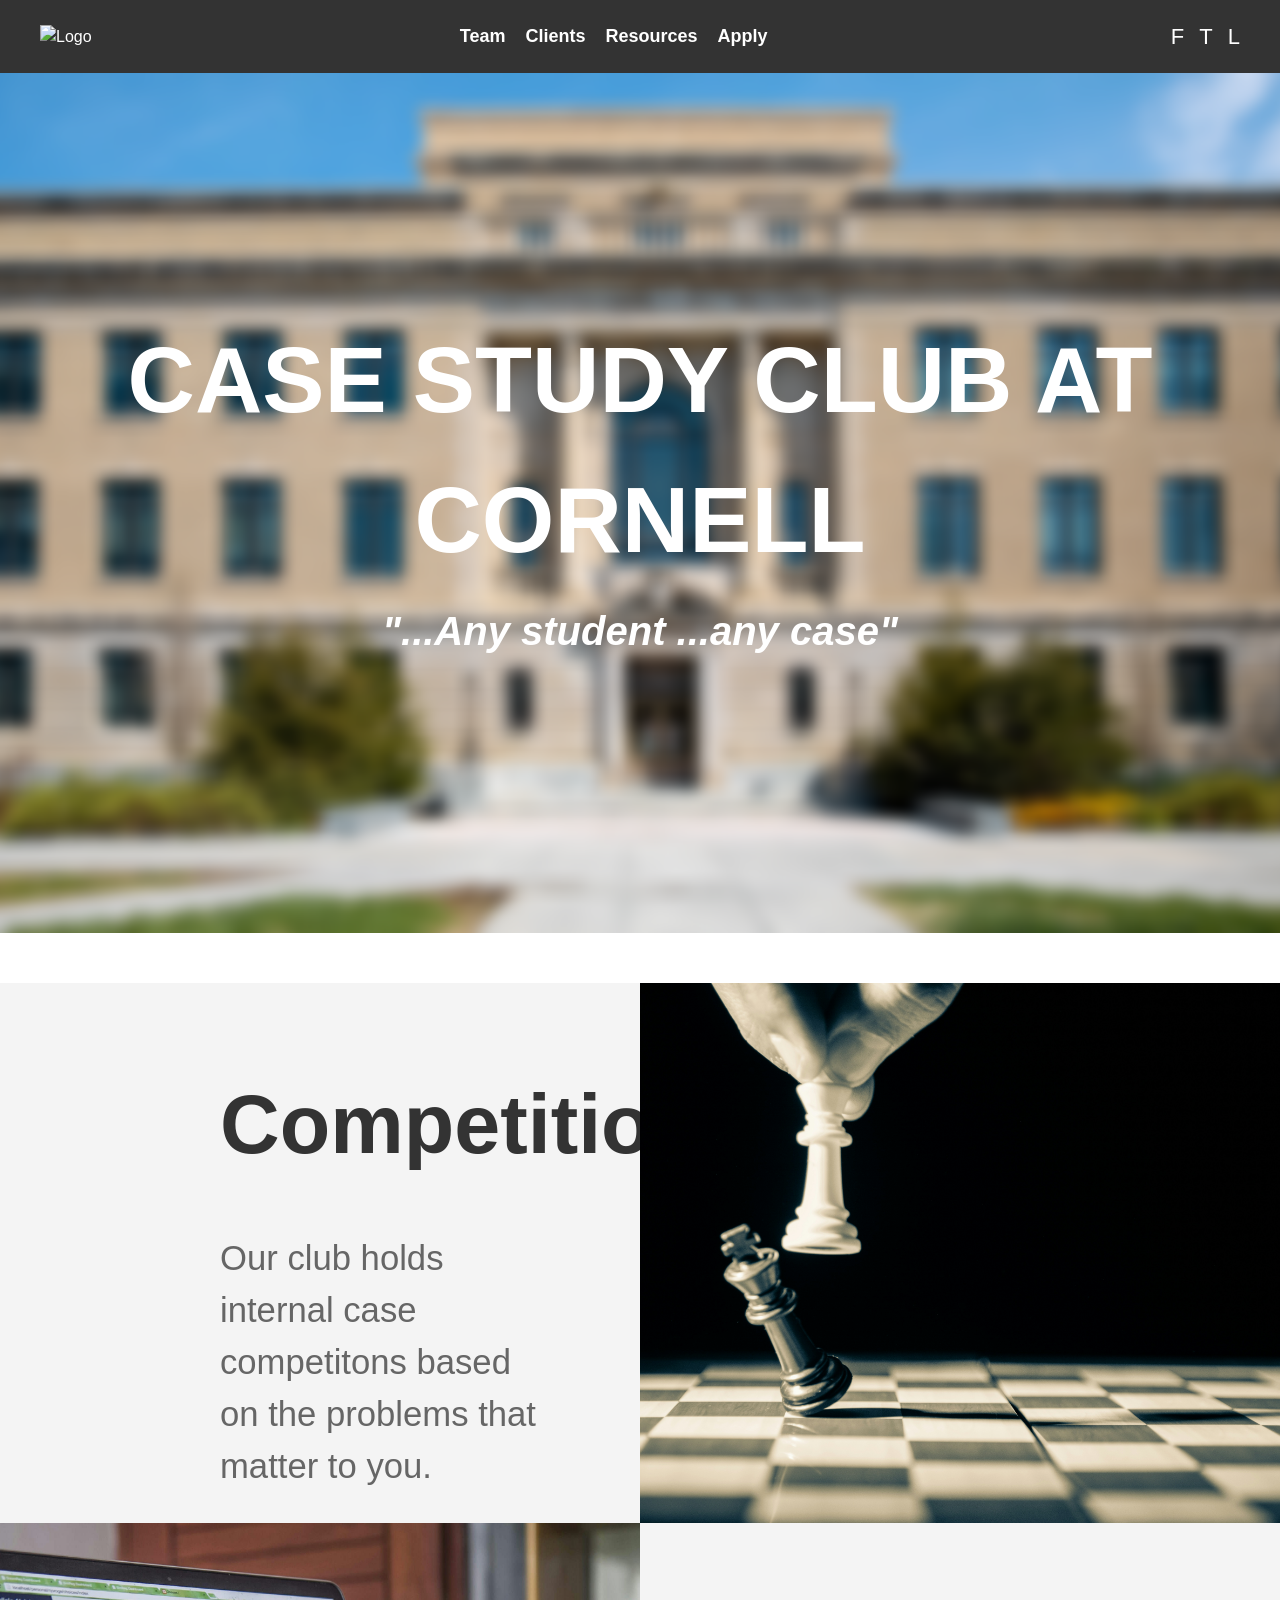
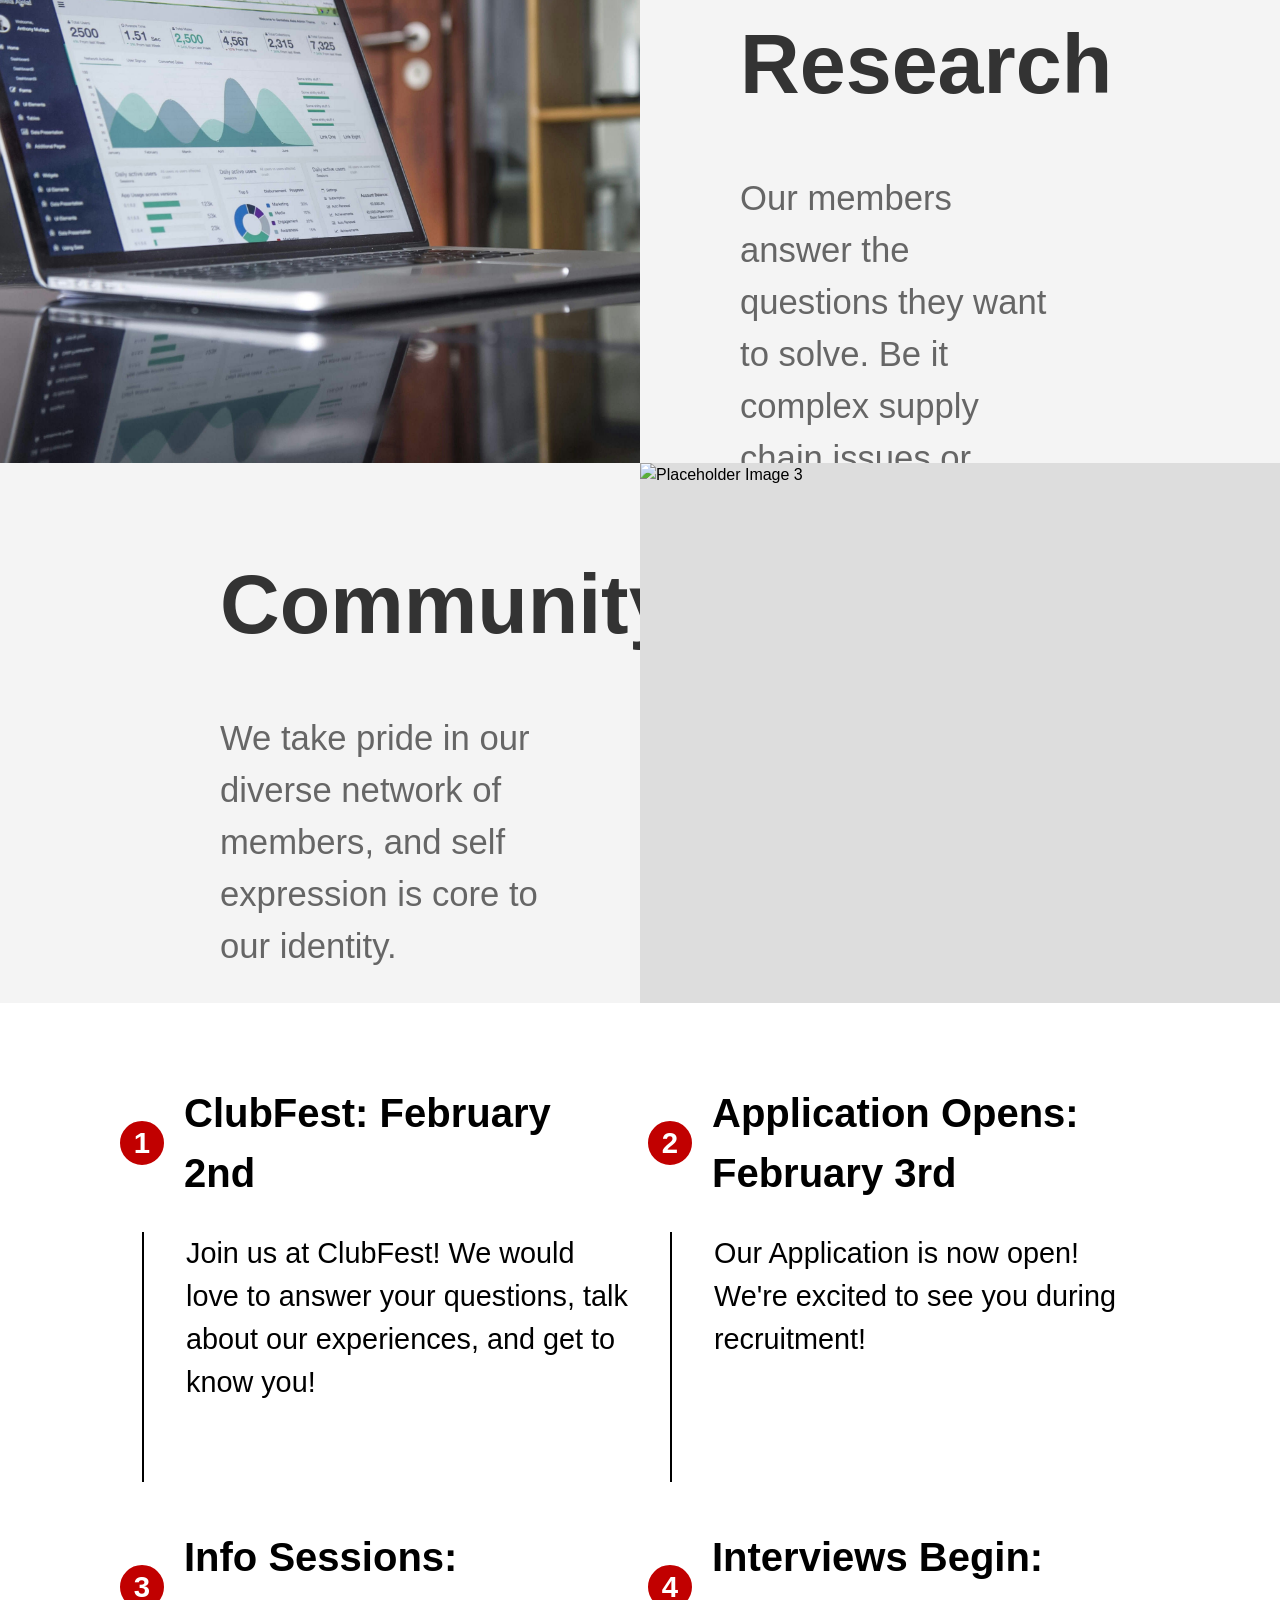
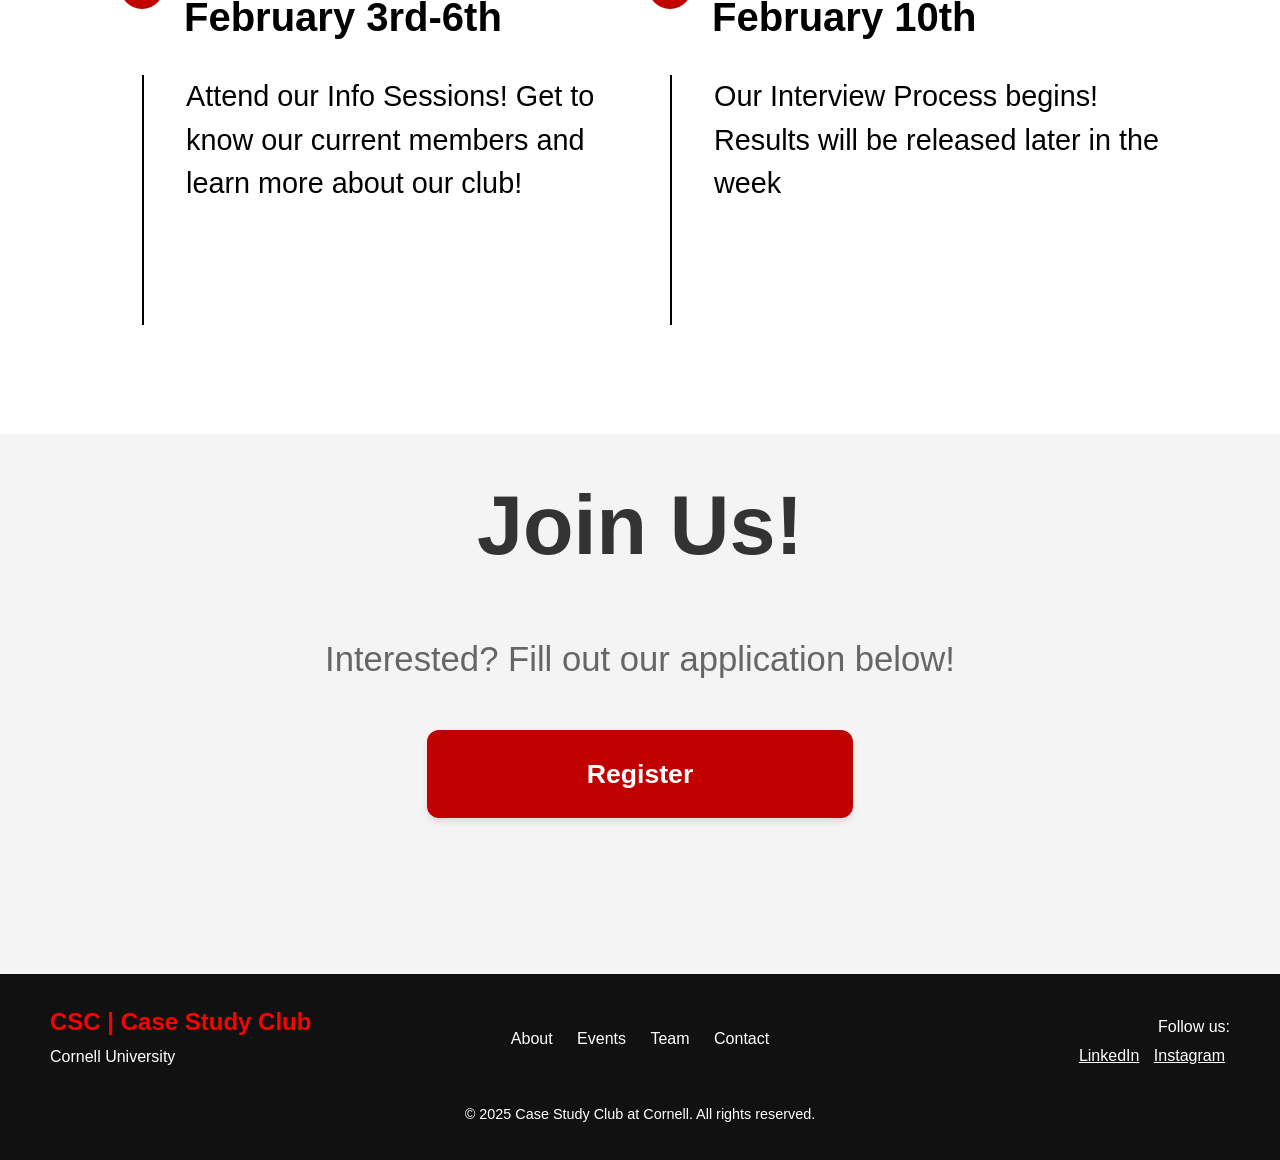
==== index.html @ 1a311d83 "Create simple footer at bottom" ====
<!DOCTYPE html>
<html lang="en">
<head>
    <meta charset="UTF-8">
    <meta name="viewport" content="width=device-width, initial-scale=1.0">
    <title>Case Study Club at Cornell</title>
    <link rel="stylesheet" href="styles.css">
</head>
<body>

    <header>
        <div class="logo">
            <img src="logo.png" alt="Logo">
        </div>
        <nav>
            <ul>
                <li><a href="./pages/team.html">Team</a></li>
                <li><a href="./pages/clients.html">Clients</a></li>
                <li><a href="./pages/resources.html">Resources</a></li>
                <li><a href="./pages/apply.html">Apply</a></li>
            </ul>
        </nav>
        <div class="social-media">
            <a href="https://facebook.com" target="_blank">F</a>
            <a href="https://twitter.com" target="_blank">T</a>
            <a href="https://linkedin.com" target="_blank">L</a>
        </div>
    </header>

    <div class="background-section">
        <h1>CASE STUDY CLUB AT CORNELL</h1>
        <h2>"...Any student ...any case"</h2>
        <!-- Any student, any case -->
    </div>

    <!-- <div class="about-content-container">
        <div class="about-content-section">
            <h2>We.</h2>
            <p>Lorem ipsum dolor sit amet consectetur adipisicing elit. Quam earum magni alias voluptatem. Minima molestiae quos sunt, porro, similique fugit quae eum velit eaque dolor quia distinctio, ex facere soluta?</p>
        </div>
        <div class="about-content-section">
            <h2>Do.</h2>
            <p>Lorem ipsum dolor sit amet consectetur adipisicing elit. Quam earum magni alias voluptatem. Minima molestiae quos sunt, porro, similique fugit quae eum velit eaque dolor quia distinctio, ex facere soluta?</p>
        </div>
        <div class="about-content-section">
            <h2>Cases.</h2>
            <p>Lorem ipsum dolor sit amet consectetur adipisicing elit. Quam earum magni alias voluptatem. Minima molestiae quos sunt, porro, similique fugit quae eum velit eaque dolor quia distinctio, ex facere soluta?</p>
        </div>
    </div>

    <div class="expertise-introduction">
        <h2>Areas of Interest</h2>
        <p>Lorem ipsum dolor sit amet, consectetur adipisicing elit. Culpa beatae temporibus est consectetur! Deleniti enim nesciunt quidem tempore, cum deserunt similique sint ipsum esse iure aut pariatur cumque saepe minus.</p>
    </div>

    <div class="expertise-container">
        <div class="expertise-text"><span>Strategic Planning</span> <span>Change Management</span> <span>Organizational Development</span> <span>Leadership Development</span> <span>Business Process Improvement</span> <span>Marketing Strategy</span> <span>Digital Marketing</span> <span>Brand Management</span> <span>Customer Experience</span> <span>Sales Enablement</span> <span>Financial Planning</span> <span>Cost Optimization</span> <span>Risk Management</span> <span>Mergers & Acquisitions</span> <span>Tax Strategy</span> <span>IT Strategy</span> <span>Cybersecurity</span> <span>Data Analytics</span> <span>Software Implementation</span> <span>Cloud Solutions</span> <span>Talent Acquisition</span> <span>Employee Engagement</span> <span>Compensation & Benefits</span> <span>Diversity & Inclusion</span> <span>Training & Development</span> <span>Healthcare Operations</span> <span>Sustainability Consulting</span> <span>Supply Chain Optimization</span> <span>Retail Strategy</span> <span>Energy Consulting</span></div>
    </div> -->

    <!-- <div class="who-section">
        <div class="who-top">
            <h2>Who We Are</h2>
        </div>
        <div class="who-bottom">
            <div class="who-clients">
                <h3>Clients</h3>
                <p>Lorem ipsum dolor sit amet consectetur, adipisicing elit. Officiis, quam reiciendis officia necessitatibus consequuntur explicabo placeat magnam itaque, corrupti blanditiis, asperiores aliquam? Aspernatur quod molestiae nostrum atque obcaecati! Provident, rem?</p>
            </div>
            <div class="who-members">
                <h3>Members</h3>
                <p>Lorem ipsum dolor sit amet, consectetur adipisicing elit. Iusto minima quibusdam obcaecati id, fugiat tempora quidem ab a quis laudantium eligendi, illum unde quos reprehenderit consequuntur modi. Deleniti, id tenetur.</p>
            </div>
        </div>
        <div class="who-circles">
            <div class="circle">
                <h3>69</h3>
                <p>Active Members</p>
            </div>
            <div class="circle">
                <h3>420</h3>
                <p>Completed Projects</p>
            </div>
            <div class="circle">
                <h3>96</h3>
                <p>Years of Experience</p>
            </div>
            <div class="circle">
                <h3>21</h3>
                <p>Majors</p>
            </div>
        </div>
        <div class="end-section-line"></div>
    </div> -->

    <!-- put this checkerboard section lower and fit to viewport -->

    <div class="checkerboard-container">

        <!-- <h2>What We Offer</h2> -->

        <!-- Row 1: Text on the left, Image on the right -->
        <div class="checkerboard-row">
            <div class="text-box">
                <h2>Competition</h2>
                <p>Our club holds internal case competitons based on the problems that matter to you.</p>
                <!-- <a href="#">Learn More</a> -->
            </div>
            <div class="image-box">
                <img src="./images/chess-image" alt="Placeholder Image 1">
            </div>
        </div>

        <!-- Row 2: Image on the left, Text on the right -->
        <div class="checkerboard-row">
            <div class="image-box">
                <img src="./images/laptop-image" alt="Placeholder Image 2">
            </div>
            <div class="text-box" id="special-text-box">
                <h2>Research</h2>
                <p>Our members answer the questions they want to solve.  Be it complex supply chain issues or helping small businesses turn a profit, we encourage members to follow their passions.</p>
                <!-- <a href="#">Learn More</a> -->
            </div>
        </div>

        <!-- Row 3: Text on the left, Image on the right -->
        <div class="checkerboard-row">
            <div class="text-box">
                <h2>Community</h2>
                <p>We take pride in our diverse network of members, and self expression is core to our identity.</p>
                <!-- <a href="#">Learn More</a> -->
            </div>
            <div class="image-box">
                <img src="./images/handshake-image" alt="Placeholder Image 3">
            </div>
        </div>

    </div>

    <!-- <div class="who-section-long">
        <div class="who-left-long">
            <h2>Who We Are</h2>
            <p>Lorem ipsum, dolor sit amet consectetur adipisicing elit. Alias sint quis suscipit aliquid neque recusandae sit esse veritatis officia. Dolor mollitia eius eos laudantium sunt earum nam, deleniti porro soluta?</p>
            <p>&nbsp;</p>
            <p>Lorem ipsum dolor sit amet consectetur adipisicing elit. Blanditiis, dolor? Explicabo commodi facere rerum similique optio? Cupiditate suscipit a dolores aperiam recusandae tempora eveniet, nostrum, dignissimos qui laborum quos libero!</p>
        </div>
        <div class="who-right-long">
            <h3>Clients</h3>
            <p>Lorem ipsum dolor sit amet consectetur adipisicing elit. Dignissimos officiis doloribus dolor totam recusandae dolore nobis mollitia itaque velit, vel beatae repellendus tempore quis quasi expedita aperiam? Laudantium, quo odit.</p>
            <h3>Members</h3>
            <p>Lorem ipsum dolor sit amet consectetur adipisicing elit. Laboriosam vitae quas error accusantium at expedita est beatae exercitationem quos asperiores illo, dolores, aperiam reprehenderit quisquam adipisci. Voluptas ipsum porro quo?</p>
        </div>
    </div> -->

    <div class="timeline">
        <div class="timeline-section">
            <div class="timeline-circle-and-title">
                <p class="timeline-section-circle">1</p>
                <h2 class="timeline-section-title">ClubFest: February 2nd</h2>
            </div>
            <div class="timeline-text">
                <p class="timeline-section-content">Join us at ClubFest!  We would love to answer your questions, talk about our experiences, and get to know you!</p>
            </div>
        </div>
        <div class="timeline-section">
            <div class="timeline-circle-and-title">
                <p class="timeline-section-circle">2</p>
                <h2 class="timeline-section-title">Application Opens: February 3rd</h2>
            </div>
            <div class="timeline-text">
                <p class="timeline-section-content">Our Application is now open!  We're excited to see you during recruitment!</p>
            </div>
        </div>
        <div class="timeline-section">
            <div class="timeline-circle-and-title">
                <p class="timeline-section-circle">3</p>
                <h2 class="timeline-section-title">Info Sessions: February 3rd-6th</h2>
            </div>
            <div class="timeline-text">
                <p class="timeline-section-content">Attend our Info Sessions!  Get to know our current members and learn more about our club!</p>
            </div>
        </div>
        <div class="timeline-section">
            <div class="timeline-circle-and-title">
                <p class="timeline-section-circle">4</p>
                <h2 class="timeline-section-title">Interviews Begin: February 10th</h2>
            </div>
            <div class="timeline-text">
                <p class="timeline-section-content">Our Interview Process begins!  Results will be released later in the week</p>
            </div>
        </div>
    </div>

    <div class="join-container">
        <!-- <div class="join-image-box">
            <img src="./images/warren-hall.jpg" alt="Placeholder Image 2">
        </div> -->
        <div class="join-text-box">
            <h2>Join Us!</h2>
            <p>Interested?  Fill out our application below!</p>
            <a href="https://docs.google.com/forms/d/e/1FAIpQLSc08O7R8tg1dzTv5w4q5q9UnzDKE0EkrZG749ivnwXrVF_10A/viewform?pli=1Register"><button class="register-button">Register</button></a>
        </div>
    </div>

    <footer style="background-color: #111; color: #fff; padding: 20px 0; text-align: center;">
        <div style="max-width: 1200px; margin: auto; display: flex; justify-content: space-between; align-items: center;">
            <div style="text-align: left; padding: 10px; width:300px">
                <h2 style="margin: 0; color: #f00; text-align: left">CSC | Case Study Club</h2>
                <p style="margin: 5px 0;">Cornell University</p>
            </div>
            
            <nav style="text-align: center; padding: 10px;">
                <a href="#about" style="color: #fff; text-decoration: none; margin: 0 10px;">About</a>
                <a href="#events" style="color: #fff; text-decoration: none; margin: 0 10px;">Events</a>
                <a href="#team" style="color: #fff; text-decoration: none; margin: 0 10px;">Team</a>
                <a href="#contact" style="color: #fff; text-decoration: none; margin: 0 10px;">Contact</a>
            </nav>
            
            <div style="text-align: right; padding: 10px;">
                <p style="margin: 5px 0; width:300px">Follow us:</p>
                <a href="#" style="color: #fff; margin: 0 5px;">LinkedIn</a>
                <a href="#" style="color: #fff; margin: 0 5px;">Instagram</a>
            </div>
        </div>
        
        <div style="margin-top: 20px; font-size: 0.9em;">
            <p>&copy; 2025 Case Study Club at Cornell. All rights reserved.</p>
        </div>
    </footer>
    

    







    <script src="script.js"></script>
    
</body>
</html>


<!-- Planning:

Full site:
- Red, white, and black color scheme

Header:
- Logo
- Pages: Home, Team, Clients, Resources, Apply
- Social Medias

Home:
- Cool image and title in front
- What we do
- List of stuff we do
- Application link at bottom?

Team:
- Split into sections for chairs and other member groups
- Grid style with photos, name, position, linkedin link
- Info about member #, majors, colleges

Clients:
- cycling strip of company names
- 

Resources:
- interview prep info
- resume template
- useful prep websites
- practice cases
- reading recommendations
- videos

Apply:
- Timeline of events
- Call to action
- Button for google form



Footer:
- Follow Us
- Contact Us
- "This organization is a registered student organization of Cornell University [verify this]"


 


-->
---- styles.css ----
* {
    line-height: 1.5;
    /* font-family: 'Times New Roman', Times, serif; */
    font-family:'Franklin Gothic Medium', 'Arial Narrow', Arial, sans-serif;
}

body {
    margin: 0;
    font-family: 'Arial', sans-serif;
}

h1 {
    font-size: 70pt;
    color: white;
    margin: 0px;
}

h2 {
    text-align: center;
}

/* Header Styles */
header {
    display: flex;
    align-items: center;
    justify-content: space-between;
    background-color: #333;
    color: white;
    padding: 20px 40px;
    box-shadow: 0 4px 6px rgba(0, 0, 0, 0.1);
}

.logo img {
    height: 60px;
}

nav ul {
    display: flex;
    align-items: center;
    list-style: none;
    margin: 0;
    padding: 0;
    flex-grow: 1;
}

nav ul li {
    margin-right: 20px;
}

nav ul li a {
    color: white;
    text-decoration: none;
    font-size: 18px;
    font-weight: bold;
    transition: color 0.3s ease;
}

nav ul li a:hover {
    color: #1da1f2;
}

.social-media {
    display: flex;
    align-items: center;
}

.social-media a {
    margin-left: 15px;
    color: white;
    font-size: 22px;
    text-decoration: none;
    transition: color 0.3s ease;
}

.social-media a:hover {
    color: #1da1f2;
}

/* Full-Screen Background Section */
.background-section {
    height: calc(100vh - 80px); /* Subtract header height */
    background-image: url('./images/blurred-warren-hall.png'); /* Replace with your image */
    background-size: cover;
    background-position: center;
    background-repeat: no-repeat;
    display: flex;
    align-items: center;
    justify-content: center;
    text-align: center;
    padding: 20px;
    flex-direction: column;
    /* filter: blur(8px);
    -webkit-filter: blur(8px); */
}

.background-section h2 {
    font-size: 30pt;
    color: white;
    font-style: italic;
    margin-top: 10px;
}

/* Mobile Responsiveness */
@media (max-width: 768px) {
    header {
        flex-wrap: wrap;
        text-align: center;
    }

    nav ul {
        flex-grow: unset;
        justify-content: center;
    }

    .background-section h1 {
        font-size: 2em;
    }

    .background-section h2 {
        font-size: 1em;
    }
}

/* Who we are */

.who-section {
    display: flex;
    flex-direction: column;
    padding: 2em 3em;
}

.end-section-line {
    border: solid rgb(224, 219, 219) 1px;
    margin-top: 80px;
}

.who-bottom {
    display: flex;
}

.who-top > *,
.who-bottom > * > h3 {
    text-align: center;
}

.who-clients,
.who-members {
    /* padding: 1em 0.5em; */
    /* padding: 10px 30px; */
    padding: 1em 1em;
}

.who-circles {
    display: grid;
    grid-template-columns: repeat(4, 1fr);
    gap: 20px;
    justify-items: center;
    padding: 20px;
    text-align: center;
}

.circle {
    height: 150px;
    width: 150px;
    border-radius: 50%;
    border: 2px solid black;
    display: flex;
    align-items: center;
    justify-content: center;
    flex-direction: column;
}

@media (max-width: 1200px) {
    .who-circles {
        grid-template-columns: repeat(2, 1fr);
    }
}

@media (max-width: 600px) {
    .who-circles {
        grid-template-columns: 1fr;
    }
}

/* Checkerboard */

.checkerboard-container {
    display: flex;
    flex-direction: column;
    margin-top: 50px;
}

/* Styling for each row of the checkerboard pattern */
.checkerboard-row {
    display: flex;
    flex-direction: row;
    width: 100%;
    height: 60vh; /* Each row takes up 50% of the viewport height */
}

/* Left side (text) styling */
.text-box {
    line-height: 1.5;
    box-sizing: border-box;
    padding: 80px 100px 60px 220px;
    width: 50%; /* 50% of the viewport width */
    background-color: #f4f4f4;
    display: flex;
    flex-direction: column;
    justify-content: left;
    /* align-items: left; */
    text-align: left; 
    /* padding: 20px 100px; */
    /* this made it left dor description + learn more */
}

#special-text-box {
    padding: 80px 220px 60px 100px;
}

.text-box h2 {
    font-size: 62pt;
    margin-bottom: 10px;
    margin-top: 0px;
    color: #333;
    text-align: left;
}

.text-box p {
    font-size: 26pt;
    color: #666;
    margin-bottom: 15px;
}

.text-box a {
    font-size: 20pt;
    color: #1da1f2;
    text-decoration: none;
}

/* Right side (image) styling */
.image-box {
    width: 50%; /* 50% of the viewport width */
    background-color: #ddd;
}

.image-box img {
    width: 100%;
    height: 100%;
    object-fit: cover;
}

/* Responsive Design */

/* @media (max-width: 768px) {
    .checkerboard-row {
        flex-direction: column;
        height: auto;
    }

    .text-box, .image-box {
        width: 100%;
        height: auto;
    }

    .text-box h2 {
        font-size: 1.5em;
        text-align: center;
    }

    .text-box p {
        font-size: 1.1em;
        text-align: center;
    }

    .text-box a {
        text-align: center;
        display: block;
    }
} */

/* Expertise Scroller */

.expertise-introduction {
    margin: 50px 0px;
    padding: 0px 350px;
}

.expertise-introduction > * {
    text-align: center;
    text-wrap: wrap;
}

.expertise-container {
    position: relative;
    width: 100%;
    height: 250px;
    background-color: #222;
    color: black;
    overflow: hidden;
    overflow-x: hidden;
    display: flex;
    align-items: center;
}

.expertise-text {
    position: absolute;
    white-space: nowrap;
    animation: scroll 90s linear infinite; /* control speed */
    font-size: 50px;
}

.expertise-text > span {
    padding: 90px;
    margin: 0px 10px;
    /* 100px worked pretty good alone*/
    background-color: white;
    border: 1px solid;
    border-radius: 16px;
    font-weight: bold;
}

.expertise-container::before,
.expertise-container::after {
    content: "";
    position: absolute;
    top: 0;
    width: 50px; /* width of fade effect */
    height: 100%;
    z-index: 2;
}

.expertise-container::before {
    left: 0;
    background: linear-gradient(to right, #222, transparent);
}

.expertise-container::after {
    right: 0;
    background: linear-gradient(to left, #222, transparent);
}

@keyframes scroll {
    from {
        transform: translateX(100%);
    }
    to {
        transform: translateX(-100%);
    }
}

/* Who Long Container Variant */

.who-section-long {
    display: flex;
    flex-direction: row;
    padding: 20px 100px;
}

.who-left-long h2 {
    color: red;
    text-align: left;
}

/* Three photo section */

.about-content-container {
    display: flex;
    flex-direction: row;
    margin: 20px 100px;
    gap: 20px 30px;
    padding-bottom: 80px;
    border-bottom: 1px solid rgb(224, 219, 219);
}

.about-content-section {
    display: flex;
    flex-direction: column;
    flex: 1;
    border: 2px solid white;
    border-radius: 16px;
    /* justify-content: center;
    align-items: center; */
    padding: 6px 20px;
    box-shadow: 0 4px 8px rgba(10, 10, 10, 0.5);
}

.about-content-section > h2 {
    font-size: 30pt;
    color: rgb(193, 0, 0);
}



/* Timeline Section */

/* .timeline {
    display: flex;

} */

.timeline {
    display: grid;
    grid-template-columns: repeat(2, 1fr);
    gap: 16px; /* Adjust spacing as needed */
    padding: 20px 100px;
    margin: 60px 20px;
    /* border-bottom: solid rgb(224, 219, 219) 1px; */
}

@media (max-width: 768px) { /* Adjust the breakpoint as needed */
    .timeline {
        grid-template-columns: 1fr;
        padding: 20px 50px;
    }
}

.timeline-circle-and-title {
    display: flex;
    flex-direction: row;
    align-items: center;
}

.timeline-circle-and-title > * {
    margin: 0px;
    padding: 0px;
}

.timeline-section-circle {
    width: 40px;
    height: 40px;
    border: 2px solid rgb(193, 0, 0);
    border-radius: 50%;
    background-color: rgb(193, 0, 0);
    color: white;
    display: flex;
    align-items: center;
    justify-content: center;
    font-size: 22pt;
    font-weight: bold;
    flex: 0 0 auto;
}

.timeline-section-title {
    padding-left: 20px;
    /* font-size: 40px; */
    font-size: 2.5em;
    text-align: left;
}

.timeline-section-content {
    border-left: 2px solid black;
    margin-left: 22px;
    padding-left: 42px;
    height: 250px;
    font-size: 30px;
    font-size: 1.8em;
}

/* join us section */

.join-container {
    display: flex;
    flex-direction: row;
    width: 100%;
    height: 60vh; /* Each row takes up 50% of the viewport height */
}

.join-image-box {
    width: 60%; /* 50% of the viewport width */
    background-color: #f4f4f4;
    display: flex;
}

.join-image-box img {
    width: 90%;
    height: 90%;
    /* object-fit: cover; */
    margin: auto;
}

.join-text-box {
    line-height: 1.5;
    box-sizing: border-box;
    width: 100%; /* 40% of the viewport width */
    /* 100% width until we add group photo then 40% */
    background-color: #f4f4f4;
    display: flex;
    flex-direction: column;
    justify-content: flex-start;
    padding-top: 30px;
    /* align-items: left; */
    text-align: center; 
    /* padding: 20px 100px; */
    /* this made it left dor description + learn more */
}

.join-text-box h2 {
    font-size: 62pt;
    margin-bottom: 10px;
    margin-top: 0px;
    color: #333;
}

.join-text-box p {
    font-size: 26pt;
    color: #666;
    margin-bottom: 15px;
}

.join-text-box a {
    font-size: 20pt;
    text-decoration: none;
    color: white;
}

/* .join-text-box button {
    margin-top: 60px;
    font-size: 16pt;
    color: rgb(193, 0, 0);
} */

.register-button {
    background: rgb(193, 0, 0); /* Deep Blue */
    color: white;
    font-weight: bold;
    padding: 24px 160px;
    border-radius: 12px;
    box-shadow: 0 4px 6px rgba(0, 0, 0, 0.1);
    transition: all 0.3s ease-in-out;
    border: none;
    cursor: pointer;
    font-size: 20pt;
    margin-top: 30px;
}

.register-button:hover {
    background: rgb(213, 2, 2); /* Slightly Brighter Blue */
    transform: scale(1.05);
}
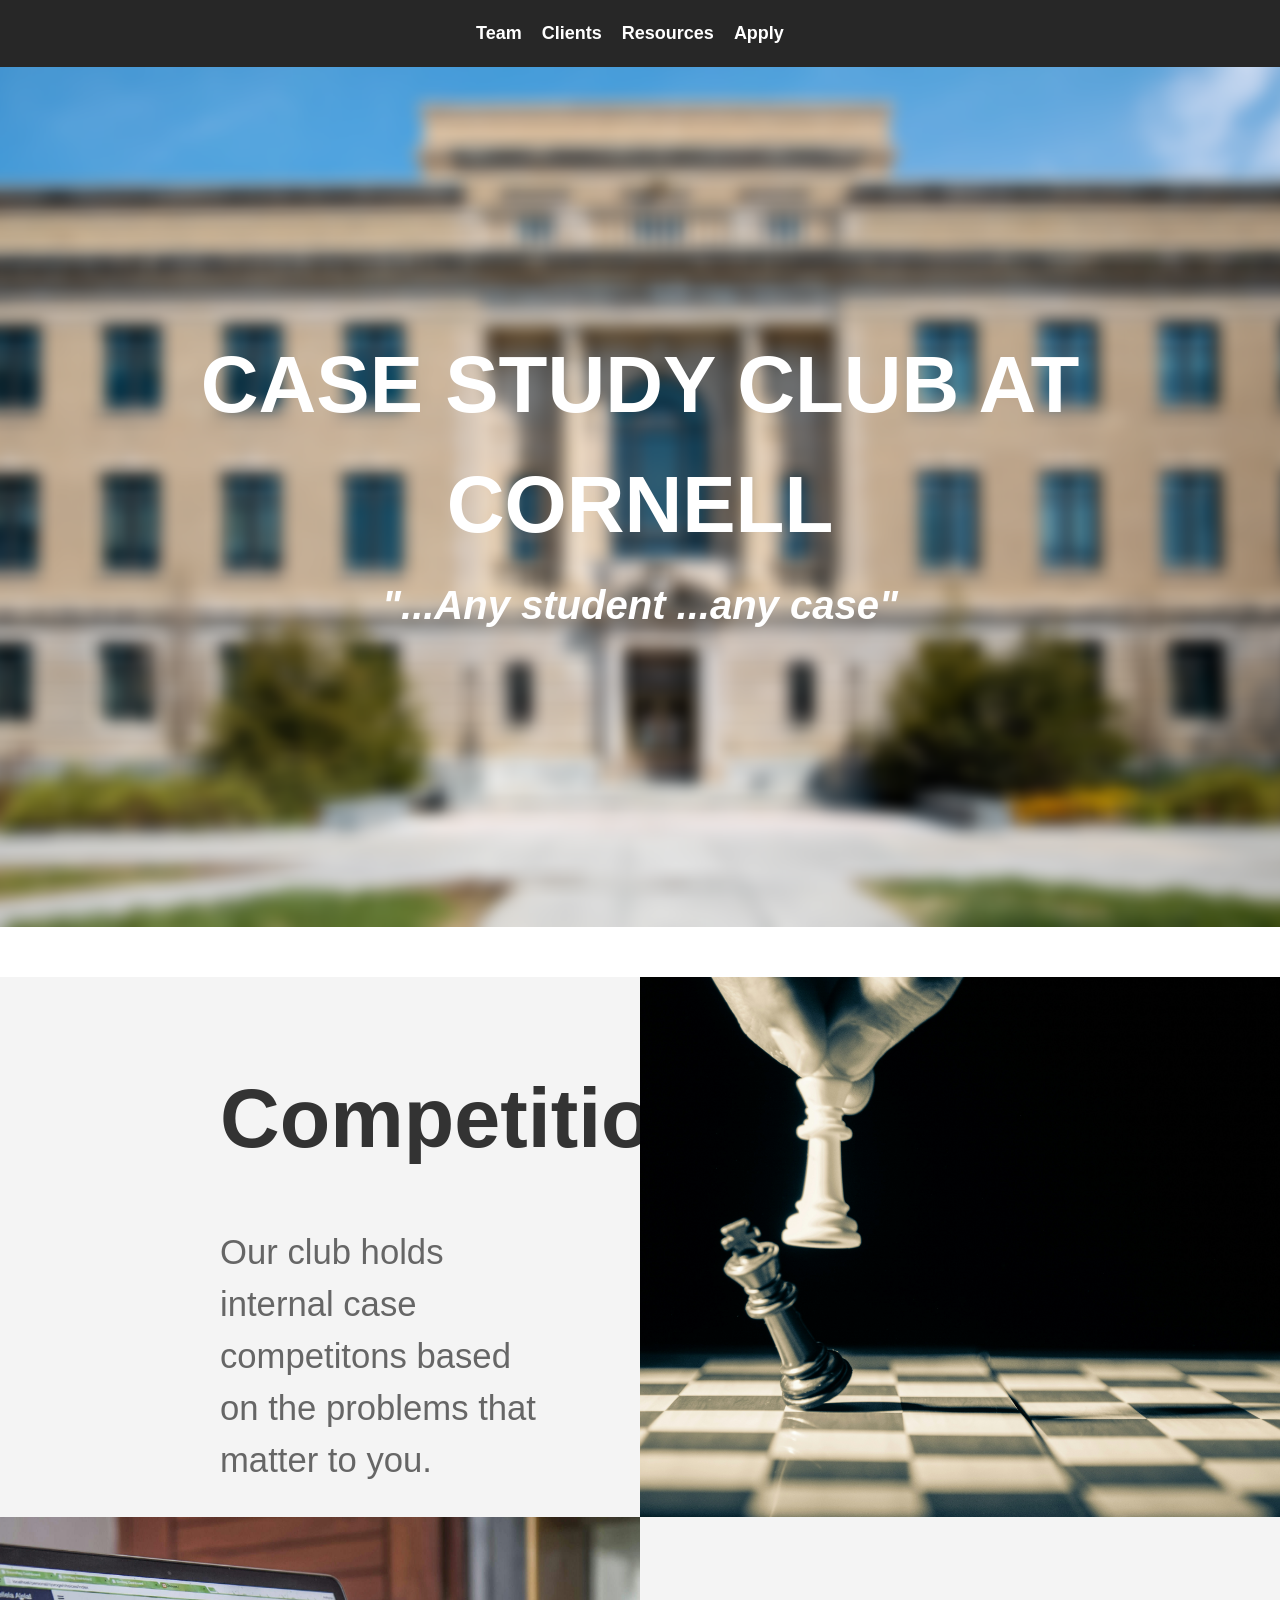
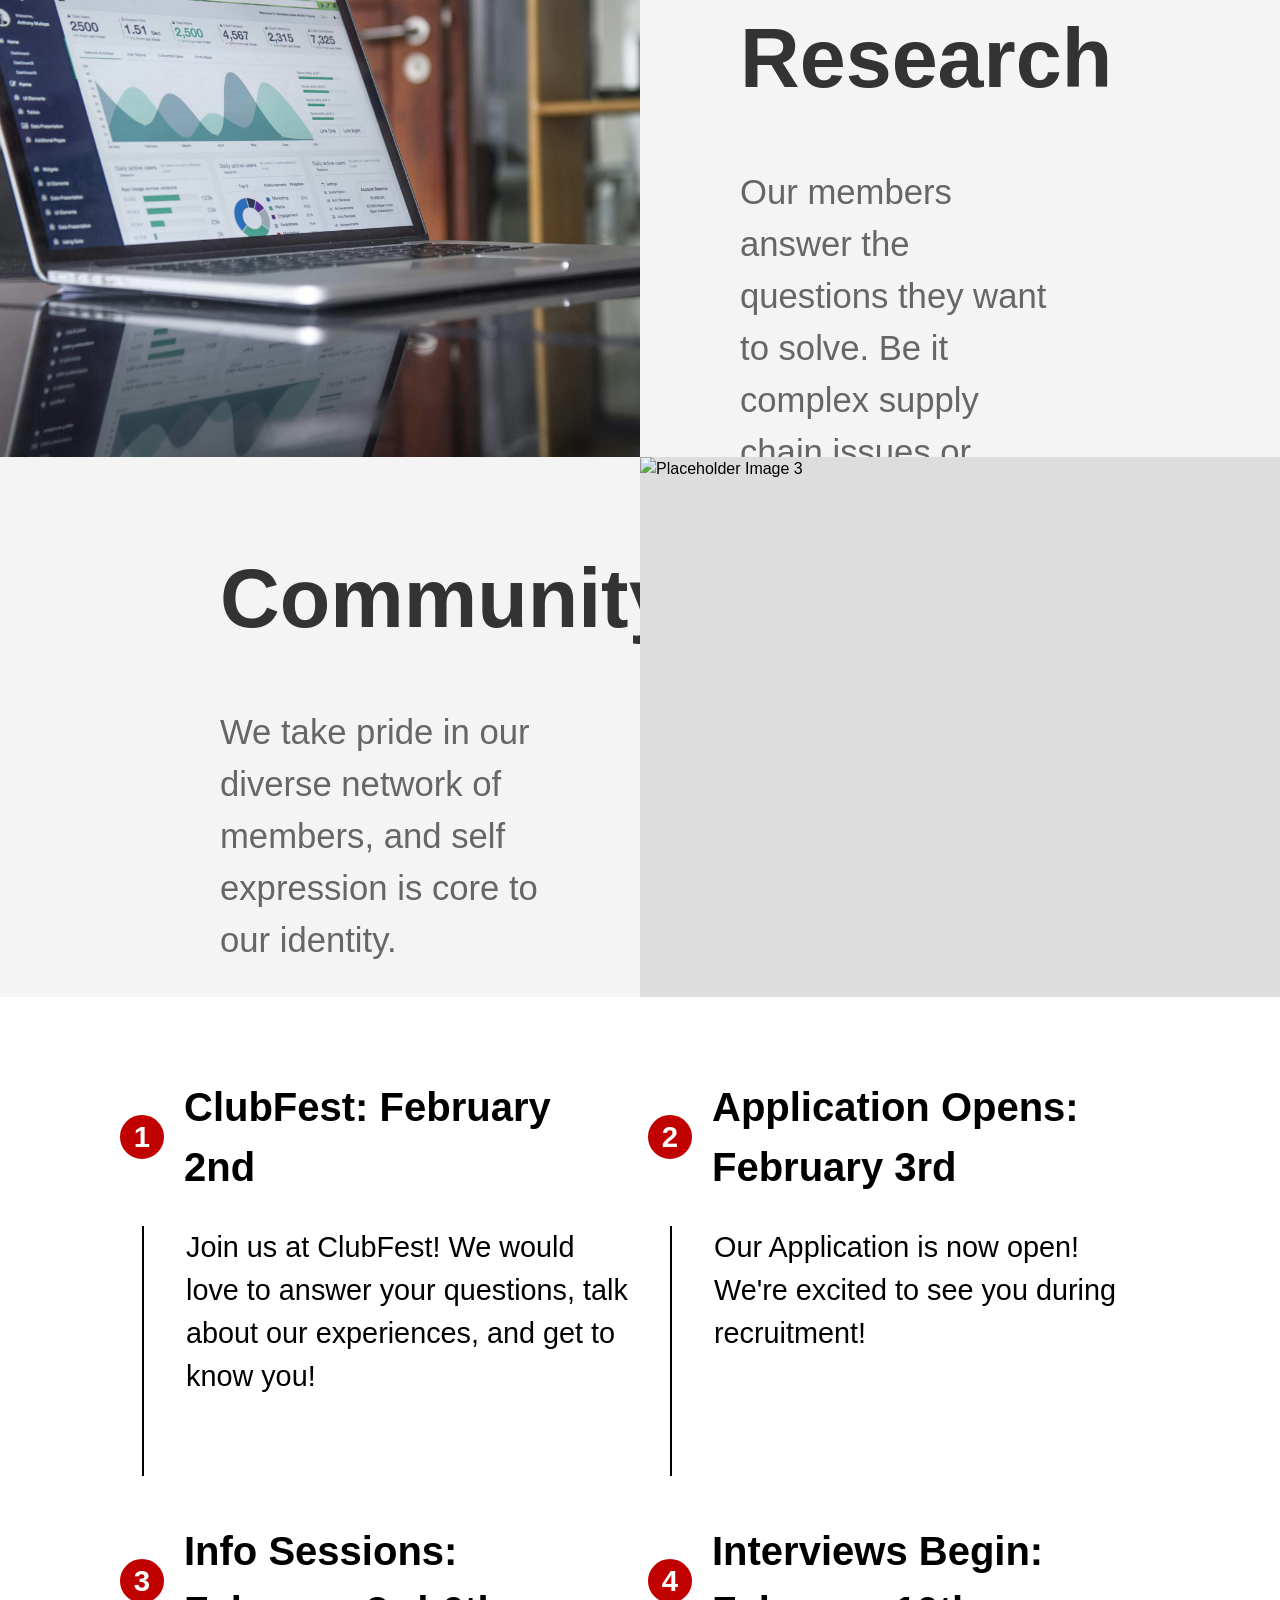
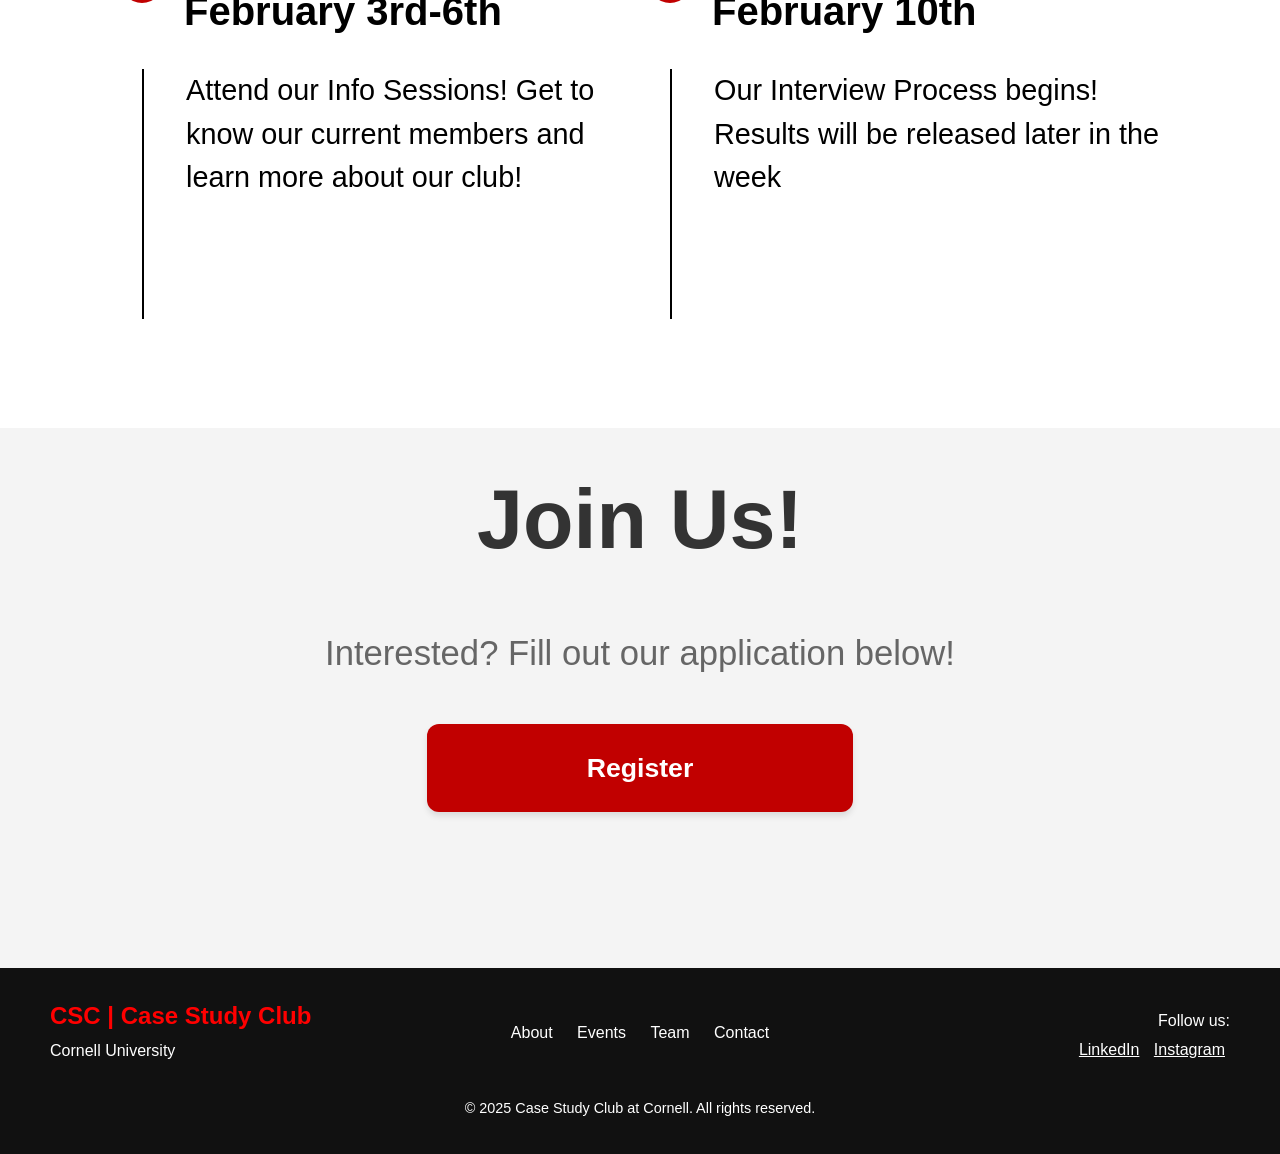
==== commit 691f7910: "Remove social links and logo until marketing sends them" ====
--- a/index.html
+++ b/index.html
@@ -10,7 +10,8 @@
 
     <header>
         <div class="logo">
-            <img src="logo.png" alt="Logo">
+            <!-- <img src="logo.png" alt="Logo"> -->
+             <!-- <p>CaseStudyClub</p> -->
         </div>
         <nav>
             <ul>
@@ -21,9 +22,9 @@
             </ul>
         </nav>
         <div class="social-media">
-            <a href="https://facebook.com" target="_blank">F</a>
-            <a href="https://twitter.com" target="_blank">T</a>
-            <a href="https://linkedin.com" target="_blank">L</a>
+            <!-- <a href="https://facebook.com" target="_blank">F</a> -->
+            <!-- <a href="https://instagram.com" target="_blank">Instagram</a>
+            <a href="https://linkedin.com" target="_blank">LinkedIn</a> -->
         </div>
     </header>
 
--- a/styles.css
+++ b/styles.css
@@ -10,7 +10,7 @@
 }
 
 h1 {
-    font-size: 70pt;
+    font-size: 60pt;
     color: white;
     margin: 0px;
 }
@@ -24,7 +24,7 @@
     display: flex;
     align-items: center;
     justify-content: space-between;
-    background-color: #333;
+    background-color: #272727;
     color: white;
     padding: 20px 40px;
     box-shadow: 0 4px 6px rgba(0, 0, 0, 0.1);
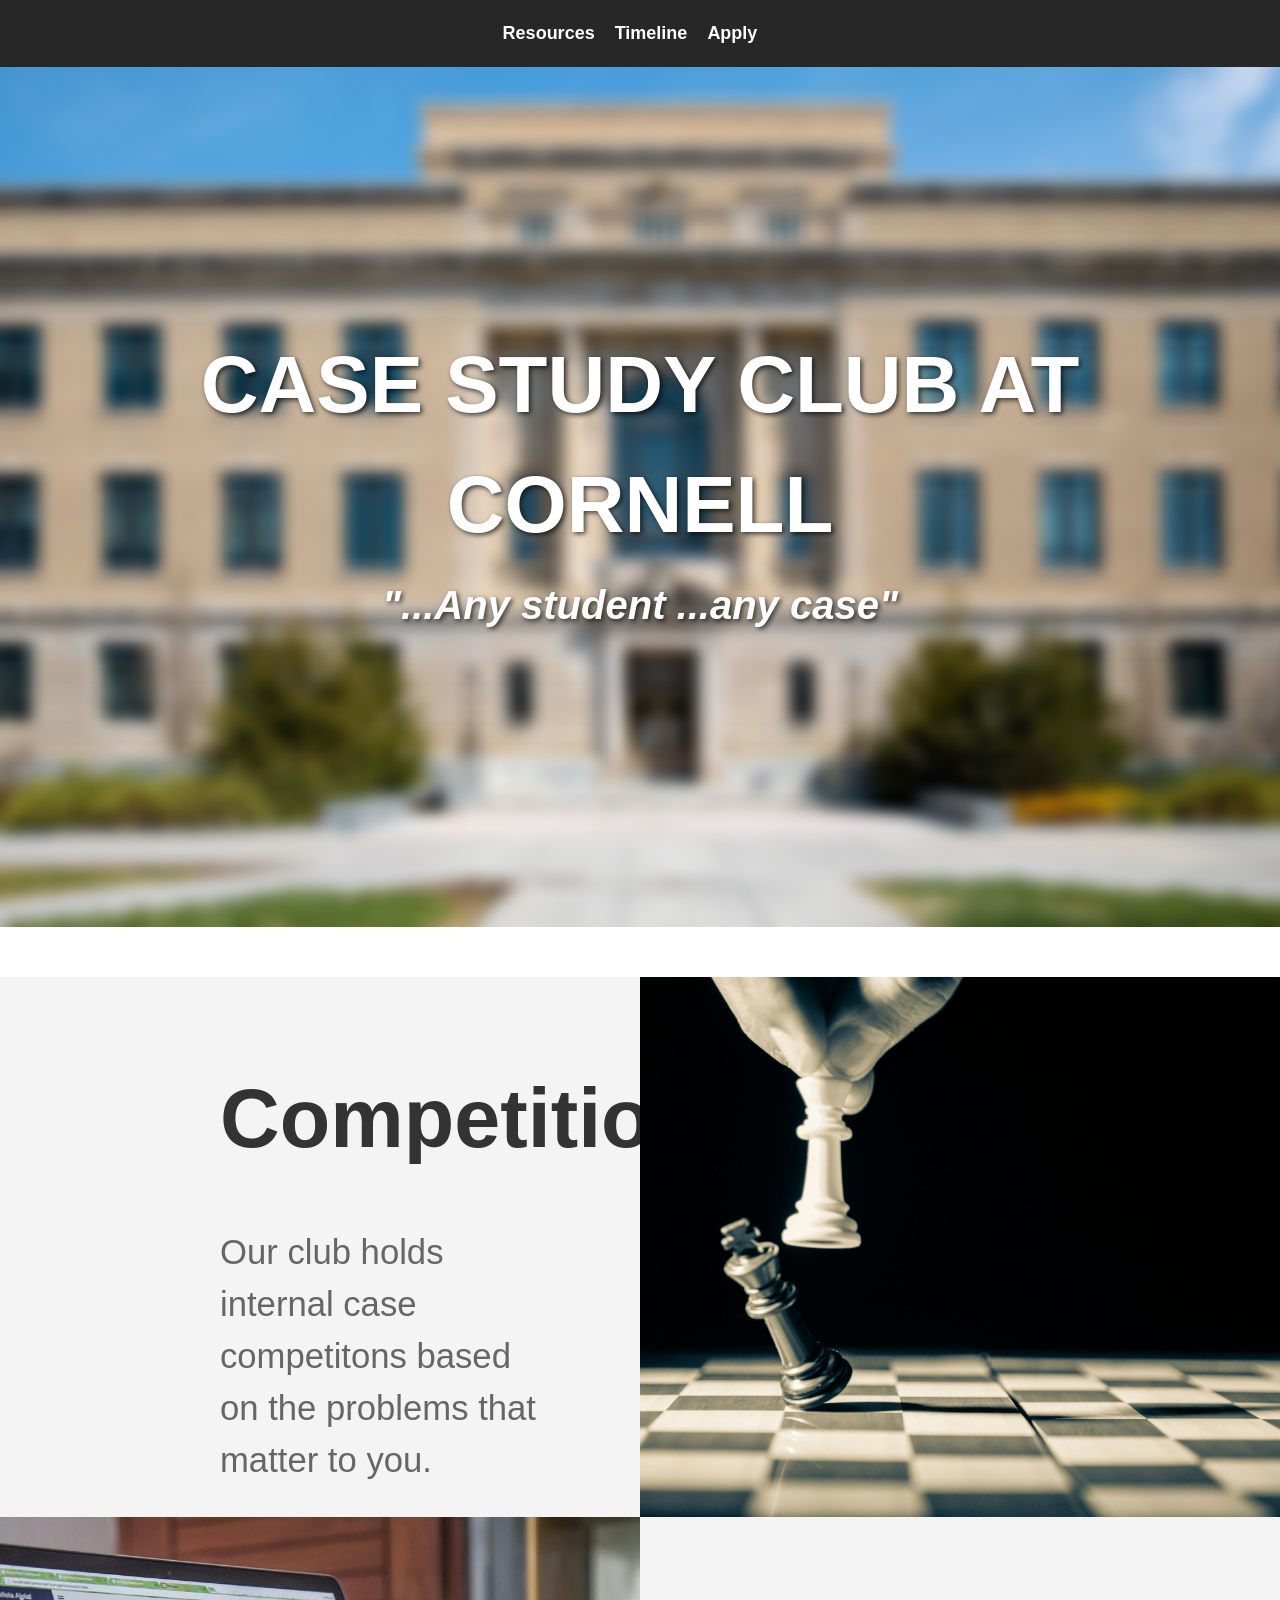
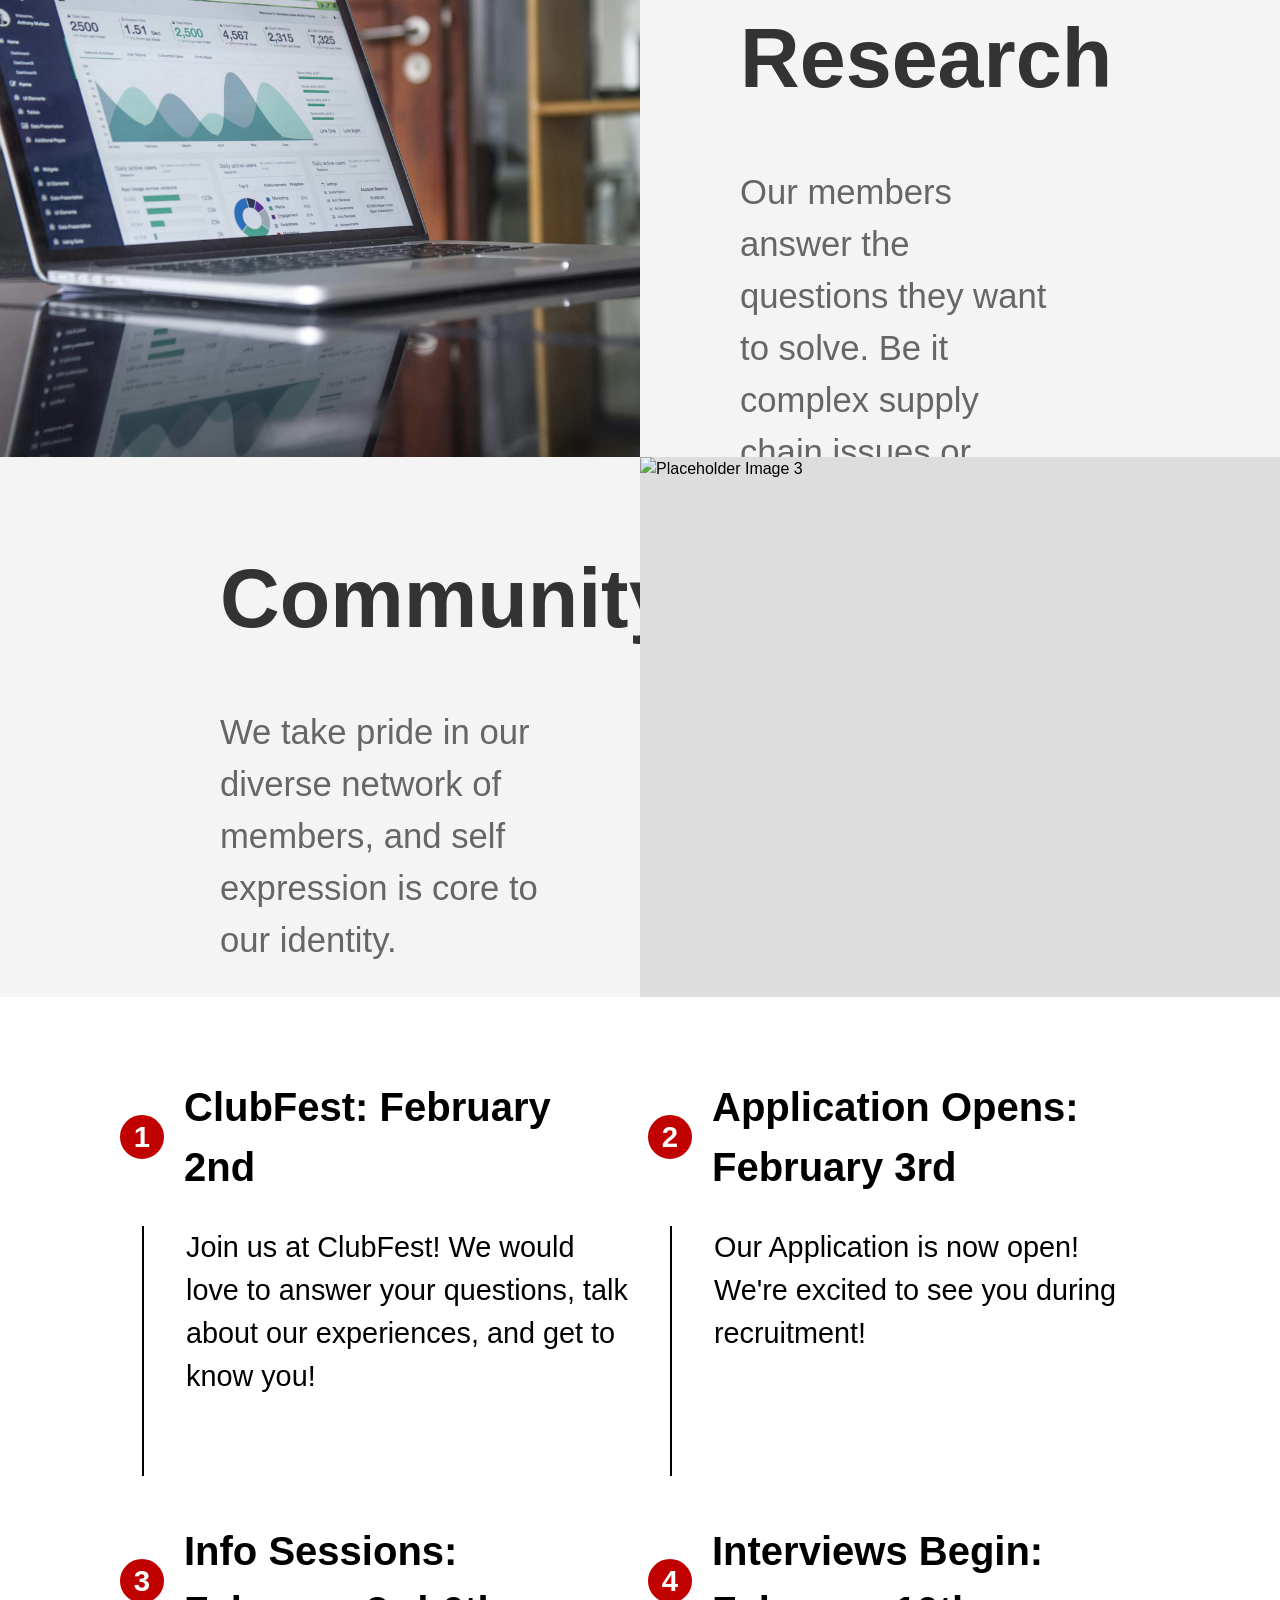
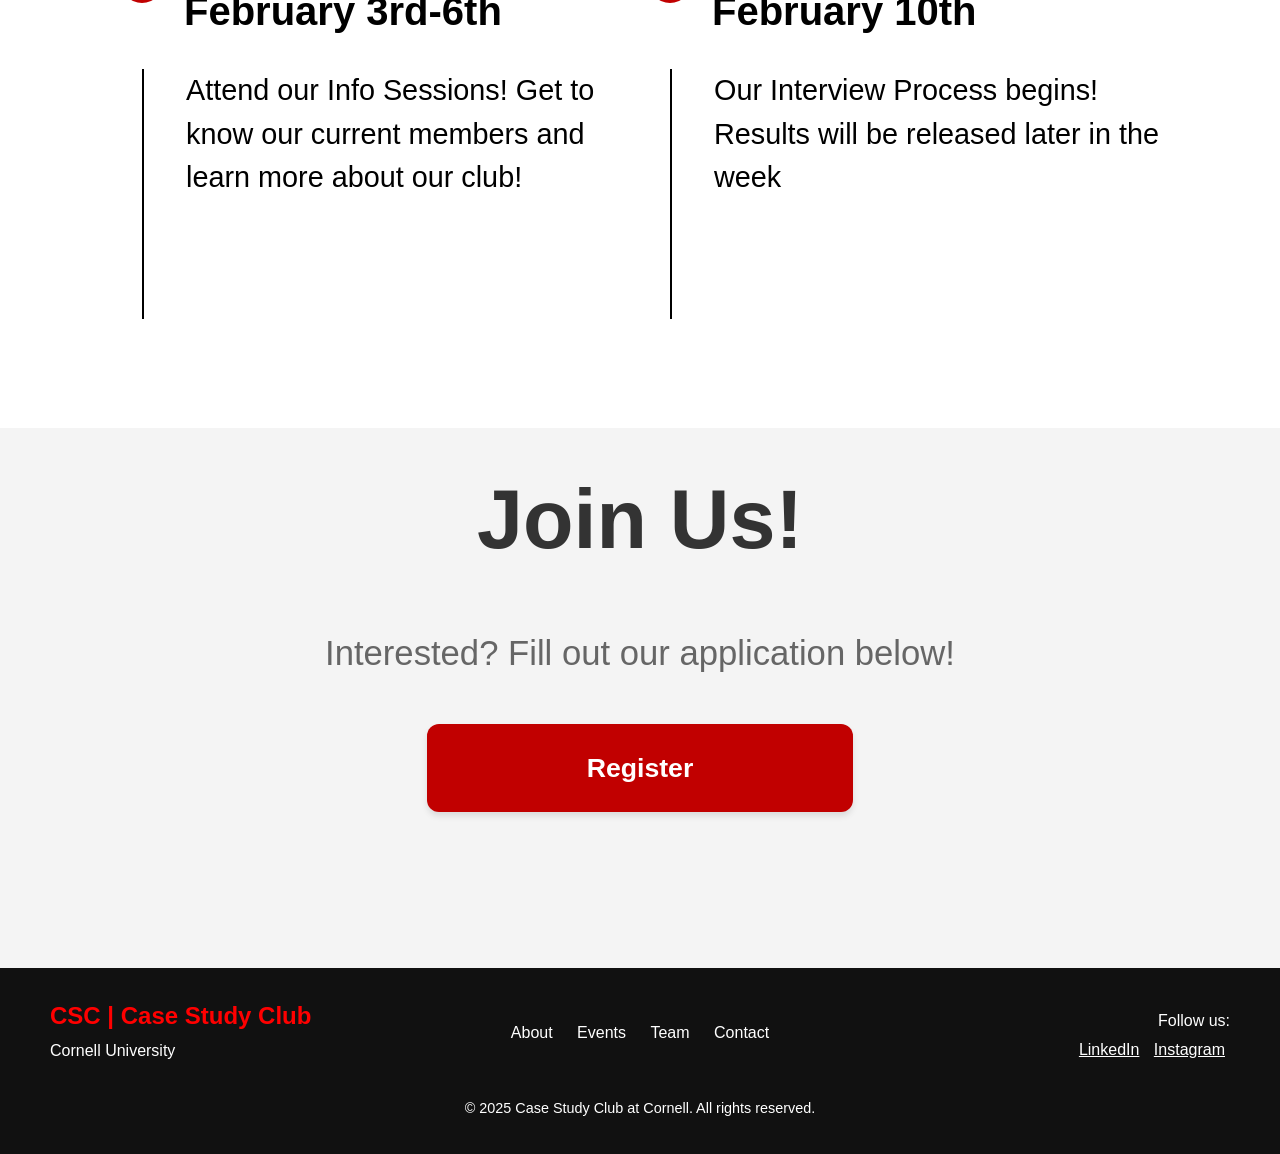
==== commit 1c74c288: "Change names of links and make title text more readable" ====
--- a/index.html
+++ b/index.html
@@ -15,10 +15,13 @@
         </div>
         <nav>
             <ul>
-                <li><a href="./pages/team.html">Team</a></li>
+                <!-- <li><a href="./pages/team.html">Team</a></li>
                 <li><a href="./pages/clients.html">Clients</a></li>
                 <li><a href="./pages/resources.html">Resources</a></li>
-                <li><a href="./pages/apply.html">Apply</a></li>
+                <li><a href="./pages/apply.html">Apply</a></li> -->
+                <li><a href="./pages/team.html">Resources</a></li>
+                <li><a href="./pages/team.html">Timeline</a></li>
+                <li><a href="./pages/team.html">Apply</a></li>
             </ul>
         </nav>
         <div class="social-media">
--- a/styles.css
+++ b/styles.css
@@ -98,6 +98,12 @@
     color: white;
     font-style: italic;
     margin-top: 10px;
+    text-shadow: 2px 2px 5px rgba(0, 0, 0, 0.7);
+}
+
+.background-section h1 {
+    text-shadow: 2px 2px 5px rgba(0, 0, 0, 0.7);
+
 }
 
 /* Mobile Responsiveness */
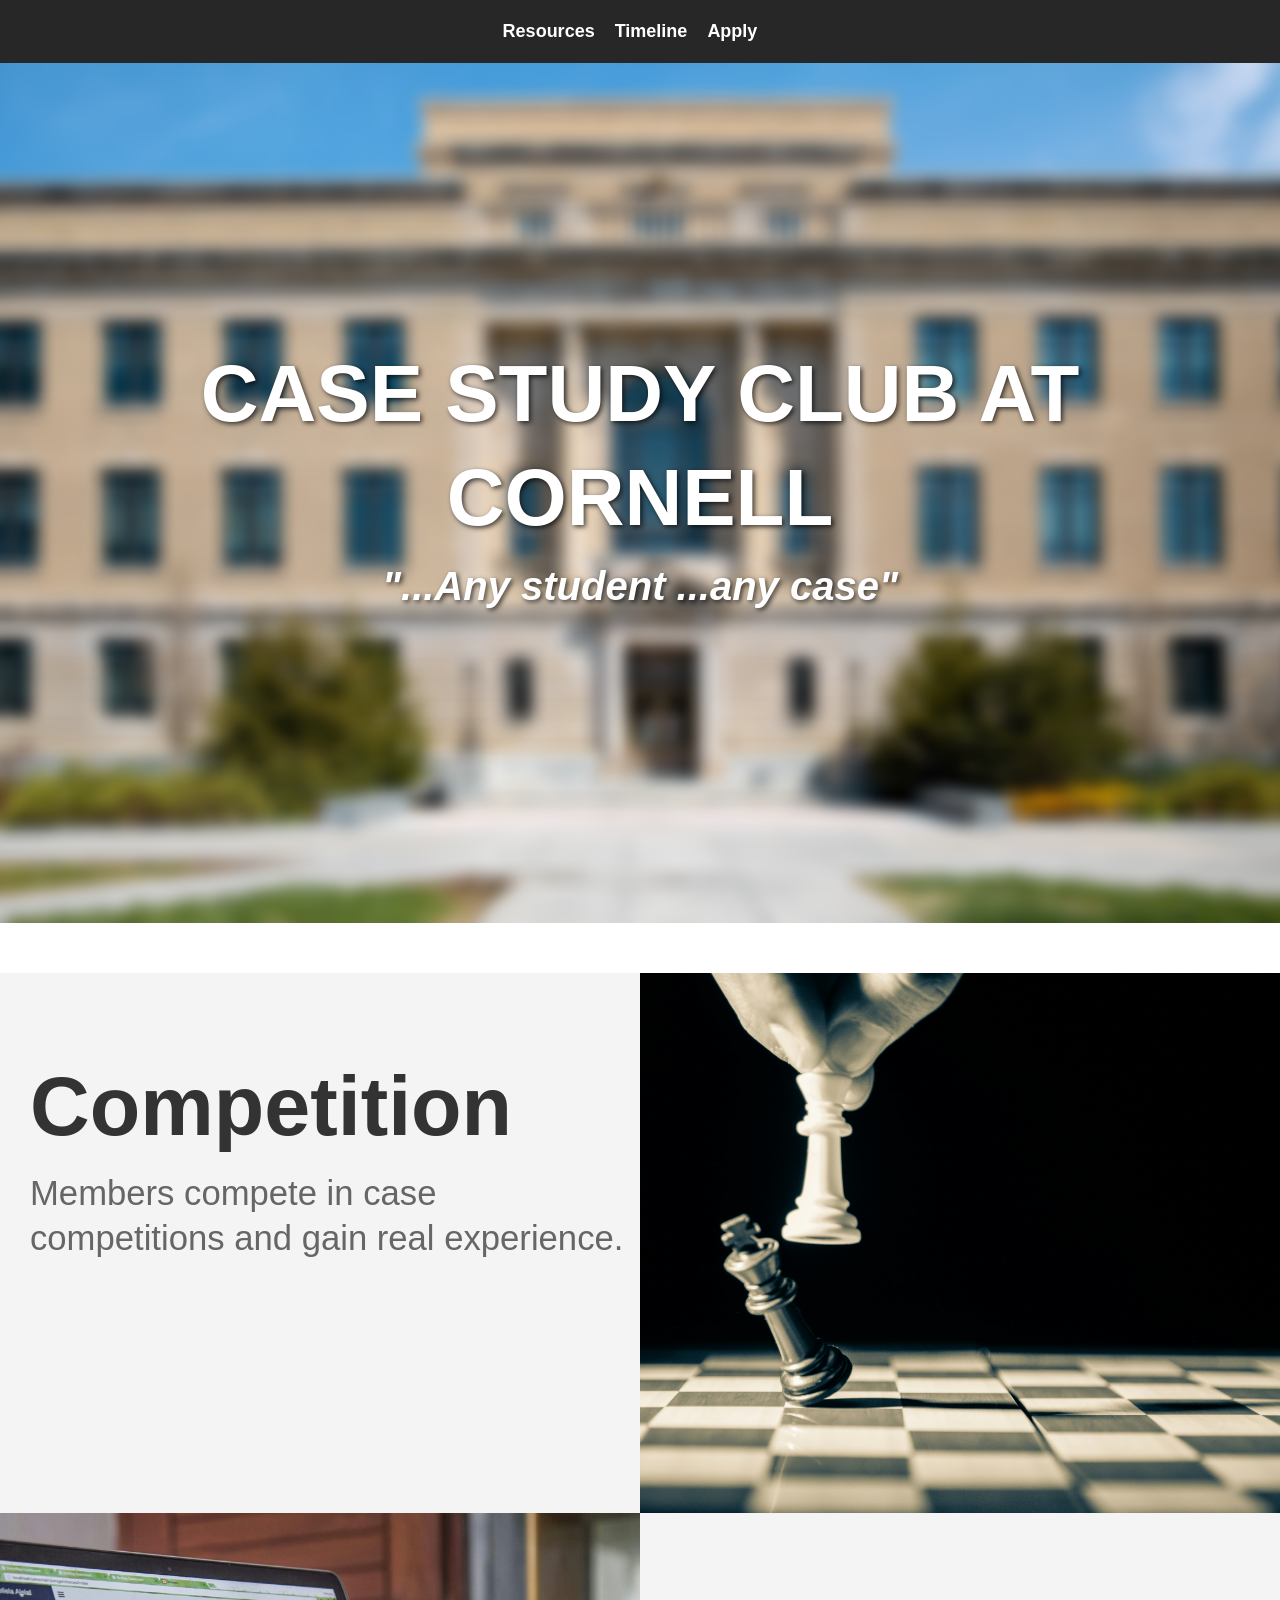
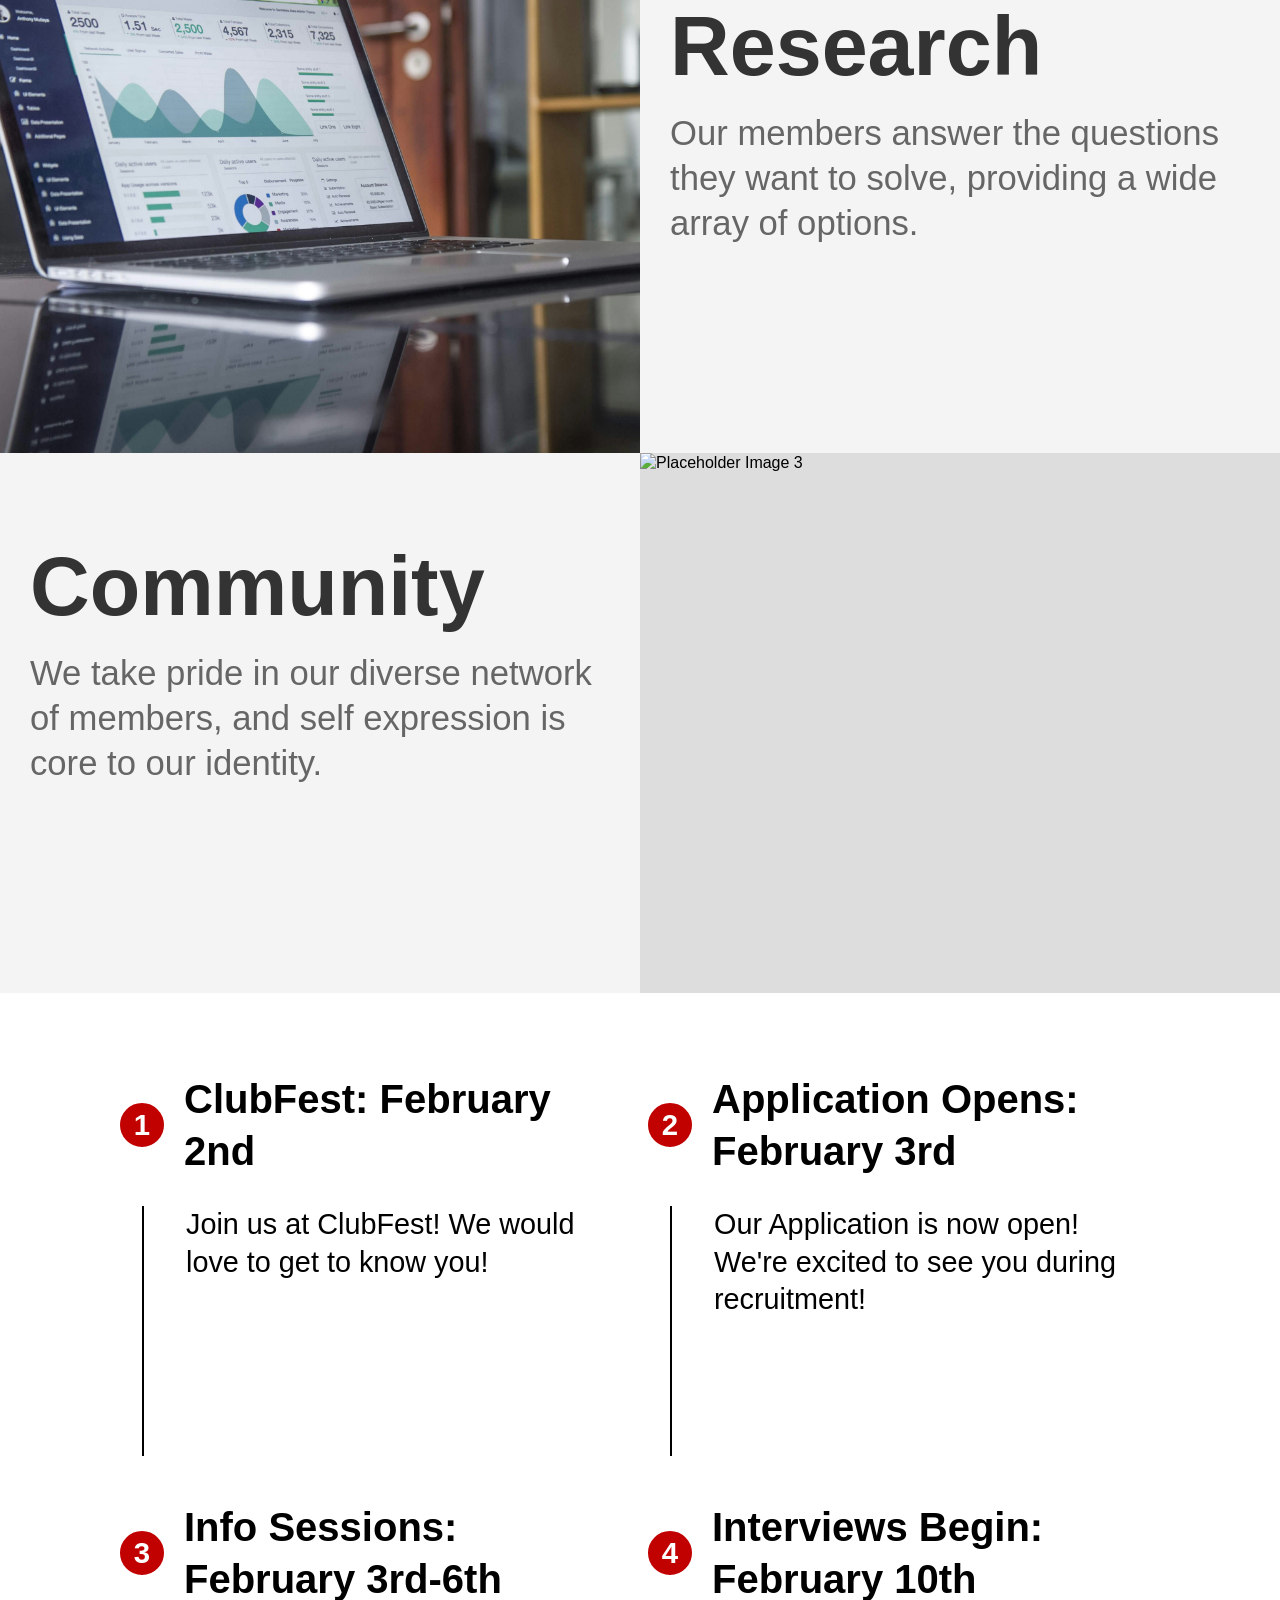
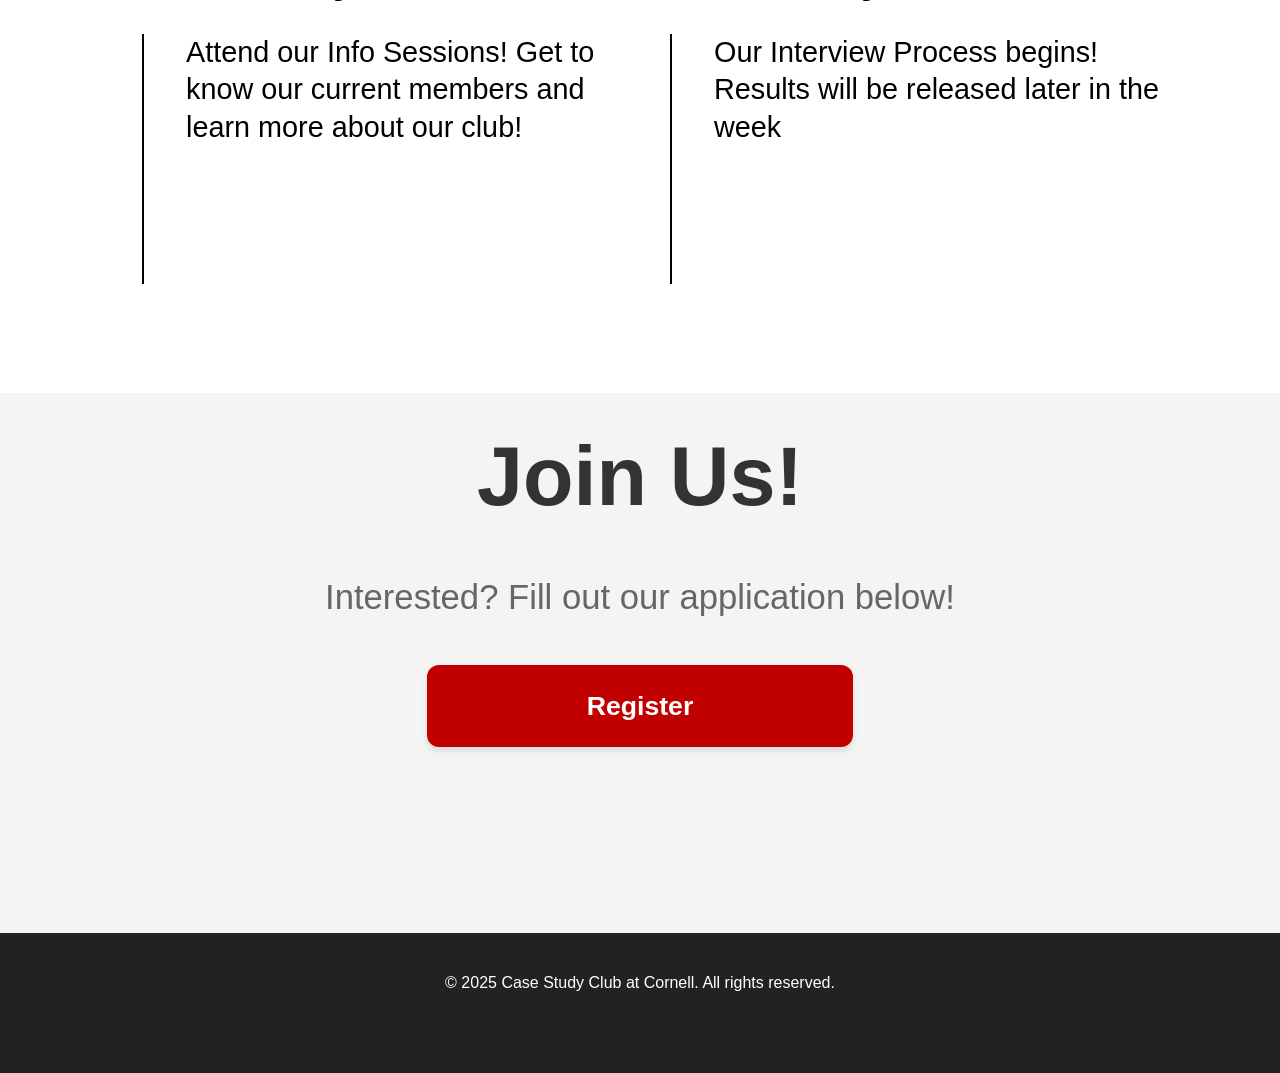
==== commit faf3e7f3: "Make home page entirely responsive for mobile" ====
--- a/index.html
+++ b/index.html
@@ -106,7 +106,7 @@
         <div class="checkerboard-row">
             <div class="text-box">
                 <h2>Competition</h2>
-                <p>Our club holds internal case competitons based on the problems that matter to you.</p>
+                <p>Members compete in case competitions and gain real experience.</p>
                 <!-- <a href="#">Learn More</a> -->
             </div>
             <div class="image-box">
@@ -121,7 +121,7 @@
             </div>
             <div class="text-box" id="special-text-box">
                 <h2>Research</h2>
-                <p>Our members answer the questions they want to solve.  Be it complex supply chain issues or helping small businesses turn a profit, we encourage members to follow their passions.</p>
+                <p>Our members answer the questions they want to solve, providing a wide array of options.</p>
                 <!-- <a href="#">Learn More</a> -->
             </div>
         </div>
@@ -162,7 +162,7 @@
                 <h2 class="timeline-section-title">ClubFest: February 2nd</h2>
             </div>
             <div class="timeline-text">
-                <p class="timeline-section-content">Join us at ClubFest!  We would love to answer your questions, talk about our experiences, and get to know you!</p>
+                <p class="timeline-section-content">Join us at ClubFest!  We would love to get to know you!</p>
             </div>
         </div>
         <div class="timeline-section">
@@ -205,7 +205,7 @@
         </div>
     </div>
 
-    <footer style="background-color: #111; color: #fff; padding: 20px 0; text-align: center;">
+    <!-- <footer style="background-color: #111; color: #fff; padding: 20px 0; text-align: center;">
         <div style="max-width: 1200px; margin: auto; display: flex; justify-content: space-between; align-items: center;">
             <div style="text-align: left; padding: 10px; width:300px">
                 <h2 style="margin: 0; color: #f00; text-align: left">CSC | Case Study Club</h2>
@@ -229,6 +229,12 @@
         <div style="margin-top: 20px; font-size: 0.9em;">
             <p>&copy; 2025 Case Study Club at Cornell. All rights reserved.</p>
         </div>
+    </footer> -->
+
+    <footer>
+        <div class="simple-footer">
+            <p>&copy; 2025 Case Study Club at Cornell. All rights reserved.</p>
+        </div>
     </footer>
     
 
--- a/styles.css
+++ b/styles.css
@@ -2,6 +2,7 @@
     line-height: 1.5;
     /* font-family: 'Times New Roman', Times, serif; */
     font-family:'Franklin Gothic Medium', 'Arial Narrow', Arial, sans-serif;
+    line-height: 1.3;
 }
 
 body {
@@ -28,6 +29,12 @@
     color: white;
     padding: 20px 40px;
     box-shadow: 0 4px 6px rgba(0, 0, 0, 0.1);
+}
+
+@media (max-width: 390px) { /* Adjust the breakpoint as needed */
+    header {
+        padding: 20px 0px;
+    }
 }
 
 .logo img {
@@ -208,7 +215,7 @@
 .text-box {
     line-height: 1.5;
     box-sizing: border-box;
-    padding: 80px 100px 60px 220px;
+    padding: 80px 100px 60px 180px;
     width: 50%; /* 50% of the viewport width */
     background-color: #f4f4f4;
     display: flex;
@@ -221,7 +228,7 @@
 }
 
 #special-text-box {
-    padding: 80px 220px 60px 100px;
+    padding: 80px 180px 60px 100px;
 }
 
 .text-box h2 {
@@ -236,6 +243,7 @@
     font-size: 26pt;
     color: #666;
     margin-bottom: 15px;
+    margin-top: 0px;
 }
 
 .text-box a {
@@ -283,6 +291,48 @@
         text-align: center;
         display: block;
     }
+
+} */
+
+@media (max-width: 1370px) {
+    .text-box, #special-text-box {
+        padding-left: 30px;
+        padding-right: 10px;
+    }
+}
+
+@media (max-width: 1050px) {
+    .text-box h2 {
+        font-size: 40pt;
+    }
+
+    .text-box p {
+        font-size: 20pt;
+    }
+}
+
+@media (max-width: 750px) {
+    .text-box h2 {
+        font-size: 24pt;
+    }
+}
+
+@media (max-width: 470px) {
+    .text-box, #special-text-box {
+        padding-left: 10px;
+    }
+
+    .text-box h2 {
+        font-size: 16pt;
+    }
+
+    .text-box p {
+        font-size: 16pt;
+    }
+}
+
+/* @media (max-width: 520px) {
+
 } */
 
 /* Expertise Scroller */
@@ -414,7 +464,9 @@
     /* border-bottom: solid rgb(224, 219, 219) 1px; */
 }
 
-@media (max-width: 768px) { /* Adjust the breakpoint as needed */
+/* 768 */
+
+@media (max-width: 1140px) { /* Adjust the breakpoint as needed */
     .timeline {
         grid-template-columns: 1fr;
         padding: 20px 50px;
@@ -543,4 +595,34 @@
 .register-button:hover {
     background: rgb(213, 2, 2); /* Slightly Brighter Blue */
     transform: scale(1.05);
+}
+
+@media (max-width: 470px) { /* Adjust the breakpoint as needed */
+    .join-text-box h2 {
+        font-size: 40pt;
+    }
+
+    .register-button {
+        padding: 12px 80px;
+    }
+}
+
+/* footer */
+
+footer {
+    background-color: #222;
+    height: 100px;
+    padding-top: 40px;
+}
+
+.simple-footer {
+    display: flex;
+    align-items: center;
+    justify-content: center;
+}
+
+.simple-footer p {
+    margin: 0px;
+    text-align: center;
+    color: white;
 }
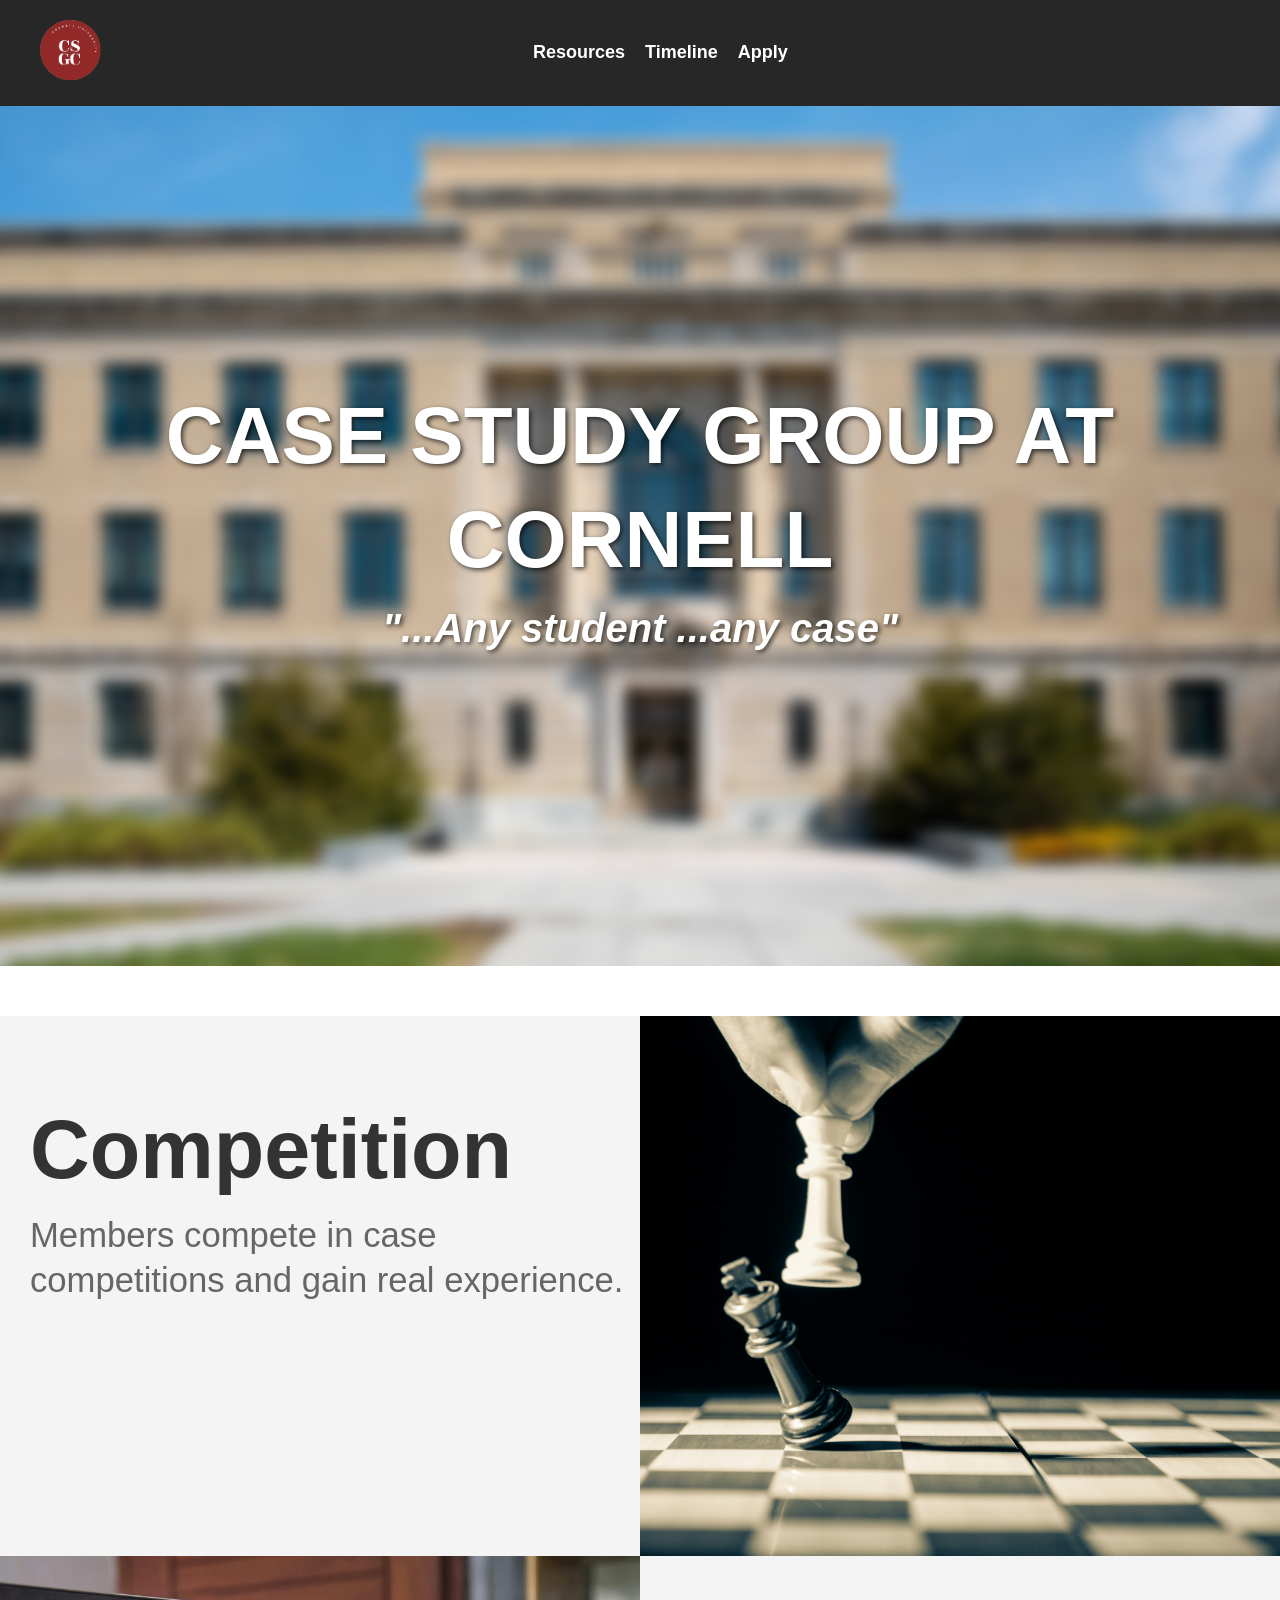
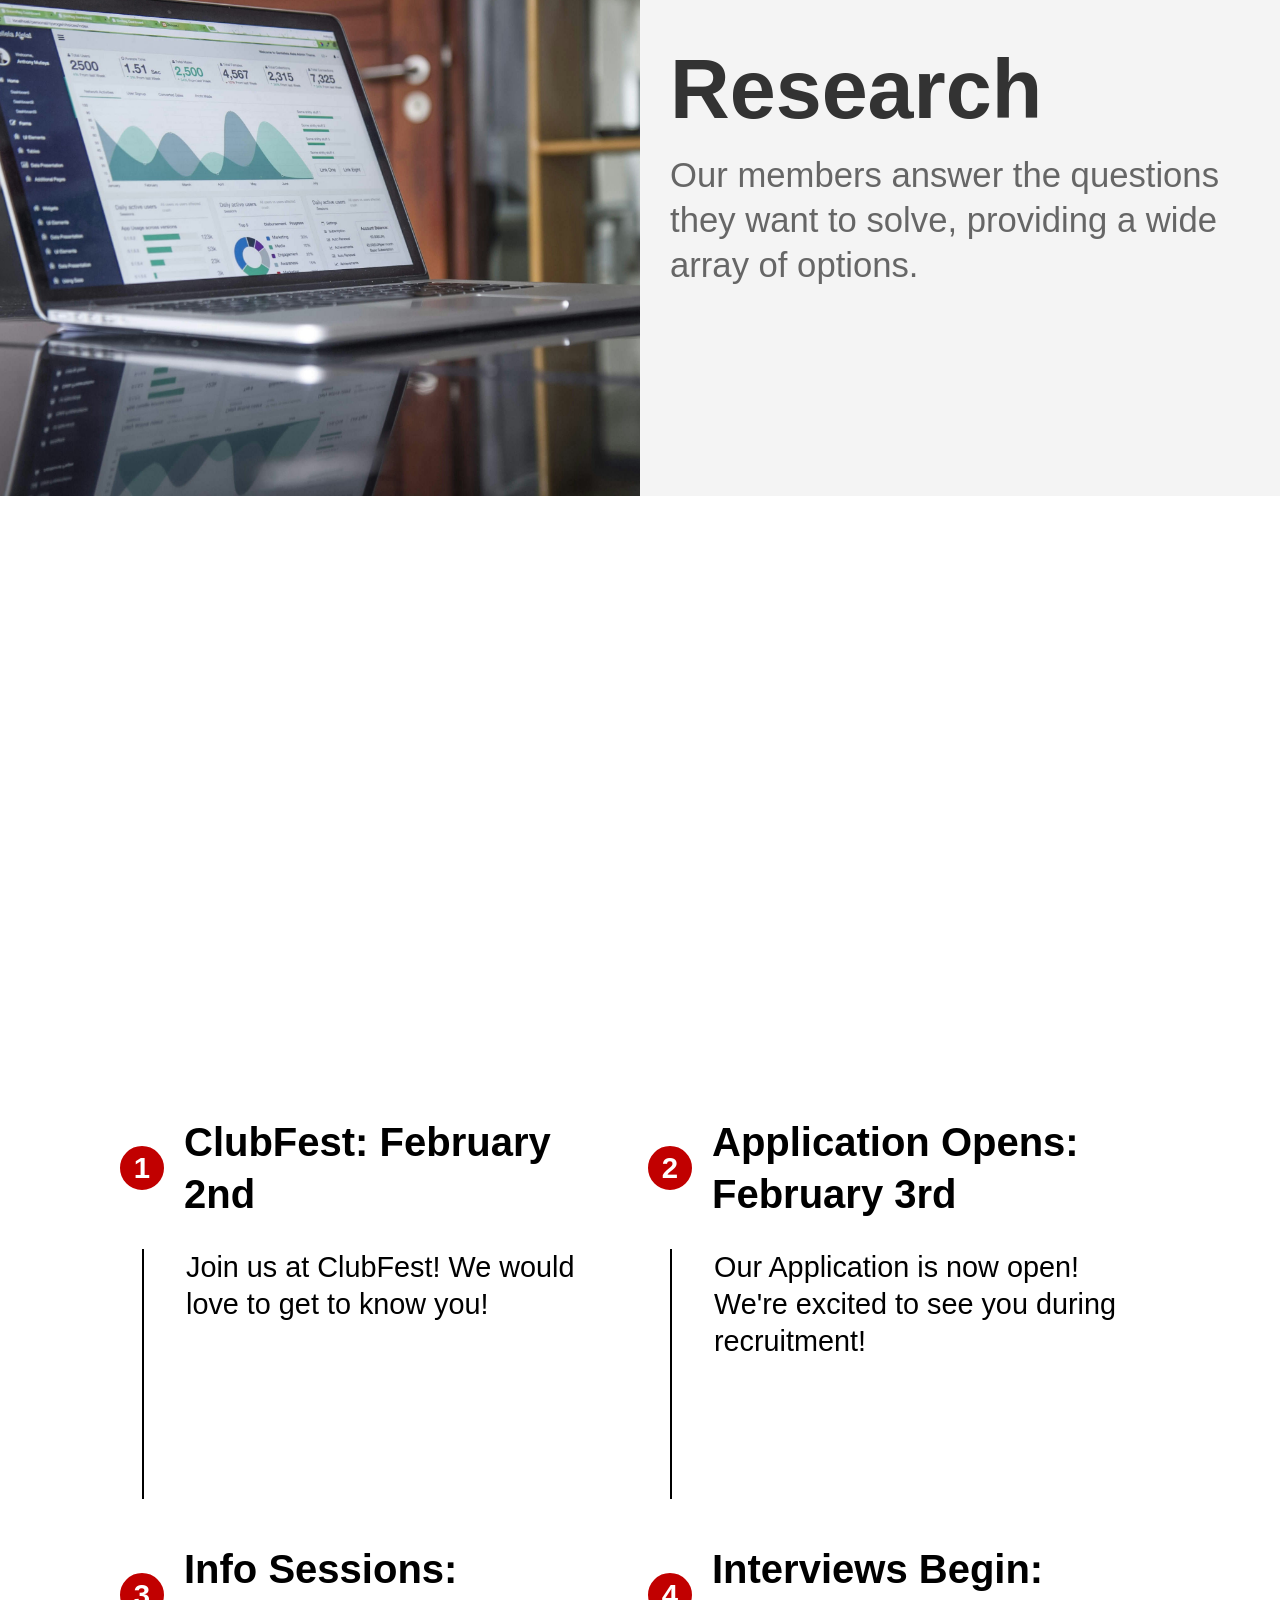
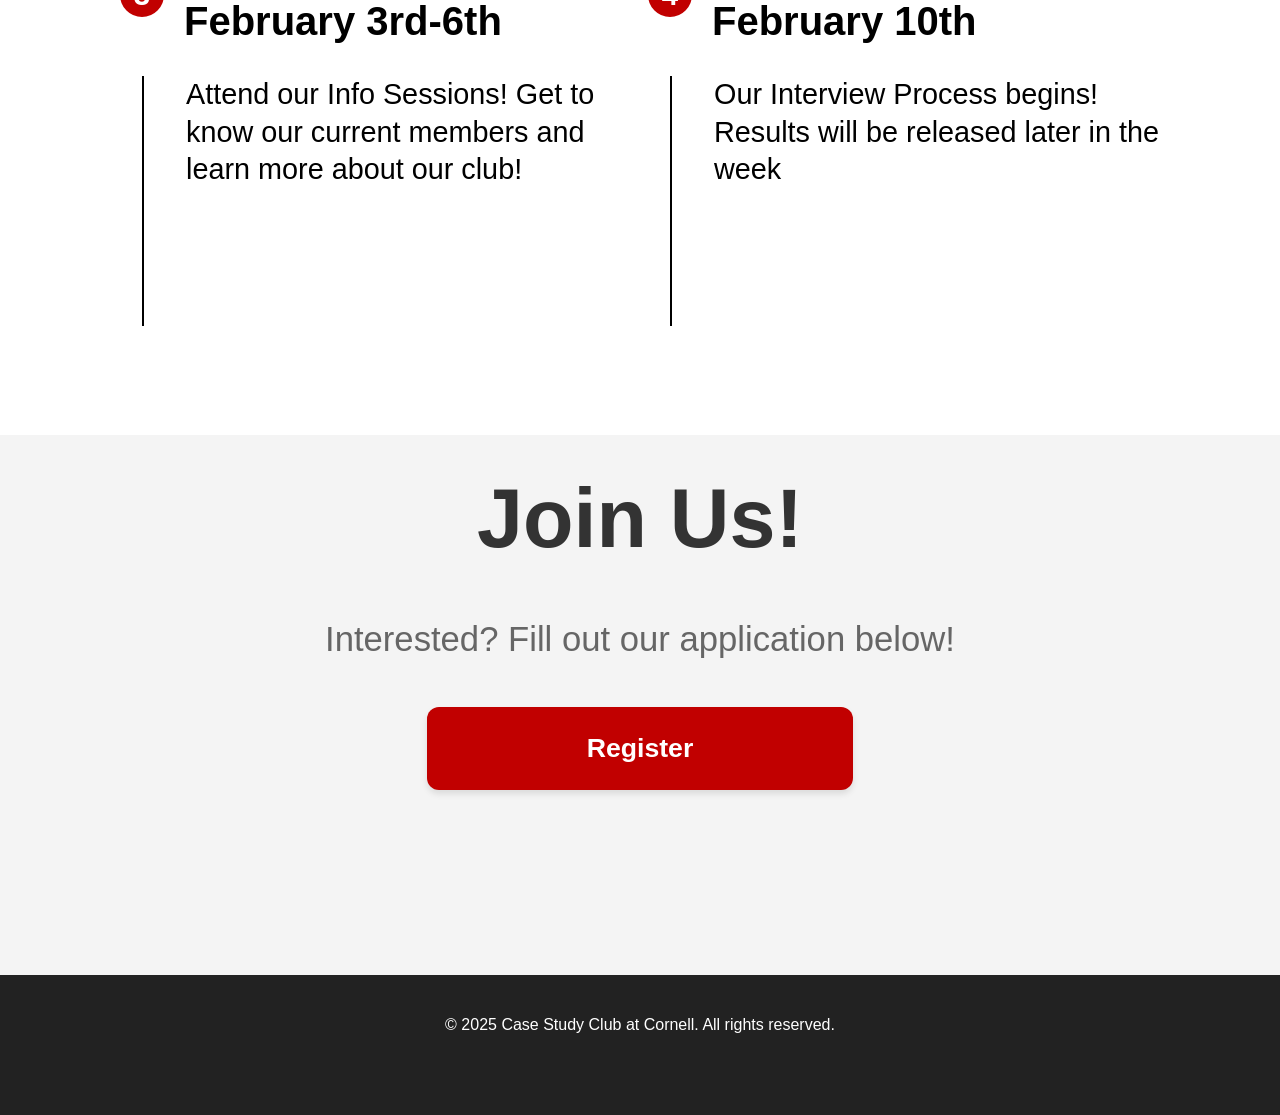
==== commit 34d51821: "Update title and add icon to header" ====
--- a/index.html
+++ b/index.html
@@ -3,14 +3,15 @@
 <head>
     <meta charset="UTF-8">
     <meta name="viewport" content="width=device-width, initial-scale=1.0">
-    <title>Case Study Club at Cornell</title>
+    <title>Case Study Group at Cornell</title>
+    <link rel="icon" type="image/png" href="/images/group-logo.png">
     <link rel="stylesheet" href="styles.css">
 </head>
 <body>
 
     <header>
         <div class="logo">
-            <!-- <img src="logo.png" alt="Logo"> -->
+            <img src="/images/group-logo.png" alt="Logo">
              <!-- <p>CaseStudyClub</p> -->
         </div>
         <nav>
@@ -19,9 +20,9 @@
                 <li><a href="./pages/clients.html">Clients</a></li>
                 <li><a href="./pages/resources.html">Resources</a></li>
                 <li><a href="./pages/apply.html">Apply</a></li> -->
-                <li><a href="./pages/team.html">Resources</a></li>
-                <li><a href="./pages/team.html">Timeline</a></li>
-                <li><a href="./pages/team.html">Apply</a></li>
+                <li><a href="#resources-id">Resources</a></li>
+                <li><a href="#timeline-id">Timeline</a></li>
+                <li><a href="#apply-id">Apply</a></li>
             </ul>
         </nav>
         <div class="social-media">
@@ -32,7 +33,7 @@
     </header>
 
     <div class="background-section">
-        <h1>CASE STUDY CLUB AT CORNELL</h1>
+        <h1>CASE STUDY GROUP AT CORNELL</h1>
         <h2>"...Any student ...any case"</h2>
         <!-- Any student, any case -->
     </div>
@@ -98,12 +99,12 @@
 
     <!-- put this checkerboard section lower and fit to viewport -->
 
-    <div class="checkerboard-container">
+    <div class="checkerboard-container" id="resources-id">
 
         <!-- <h2>What We Offer</h2> -->
 
         <!-- Row 1: Text on the left, Image on the right -->
-        <div class="checkerboard-row">
+        <div class="checkerboard-row fade-in">
             <div class="text-box">
                 <h2>Competition</h2>
                 <p>Members compete in case competitions and gain real experience.</p>
@@ -115,7 +116,7 @@
         </div>
 
         <!-- Row 2: Image on the left, Text on the right -->
-        <div class="checkerboard-row">
+        <div class="checkerboard-row fade-in">
             <div class="image-box">
                 <img src="./images/laptop-image" alt="Placeholder Image 2">
             </div>
@@ -127,7 +128,7 @@
         </div>
 
         <!-- Row 3: Text on the left, Image on the right -->
-        <div class="checkerboard-row">
+        <div class="checkerboard-row fade-in">
             <div class="text-box">
                 <h2>Community</h2>
                 <p>We take pride in our diverse network of members, and self expression is core to our identity.</p>
@@ -155,7 +156,7 @@
         </div>
     </div> -->
 
-    <div class="timeline">
+    <div class="timeline" id="timeline-id">
         <div class="timeline-section">
             <div class="timeline-circle-and-title">
                 <p class="timeline-section-circle">1</p>
@@ -194,7 +195,7 @@
         </div>
     </div>
 
-    <div class="join-container">
+    <div class="join-container" id="apply-id">
         <!-- <div class="join-image-box">
             <img src="./images/warren-hall.jpg" alt="Placeholder Image 2">
         </div> -->
--- a/styles.css
+++ b/styles.css
@@ -209,6 +209,7 @@
     flex-direction: row;
     width: 100%;
     height: 60vh; /* Each row takes up 50% of the viewport height */
+    transition: opacity 1s ease-out, transform 1s ease-out;
 }
 
 /* Left side (text) styling */
@@ -469,7 +470,7 @@
 @media (max-width: 1140px) { /* Adjust the breakpoint as needed */
     .timeline {
         grid-template-columns: 1fr;
-        padding: 20px 50px;
+        padding: 10px 50px;
     }
 }
 
@@ -625,4 +626,16 @@
     margin: 0px;
     text-align: center;
     color: white;
+}
+
+/* fade in sections */
+
+.fade-in {
+    opacity: 0;
+    transform: translateY(50px);
+}
+
+.fade-in.show {
+    opacity: 1;
+    transform: translateY(0);
 }
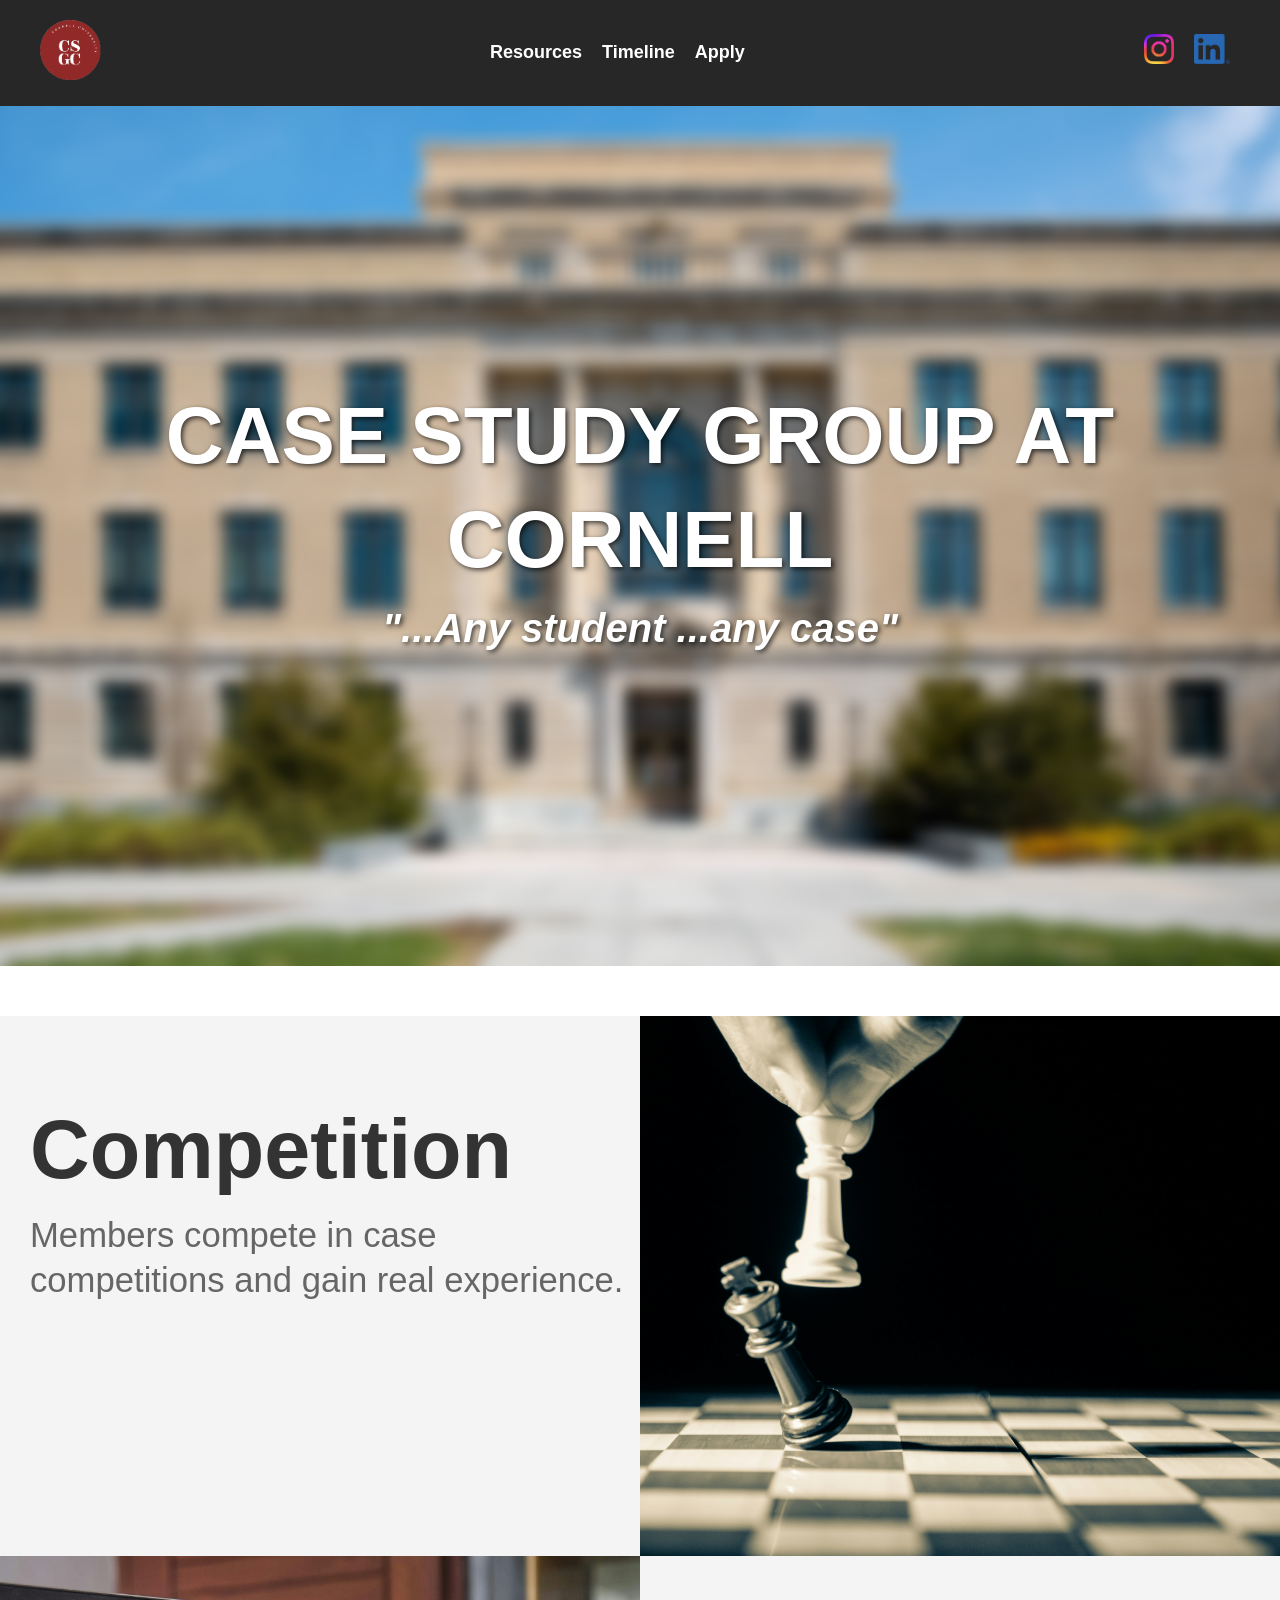
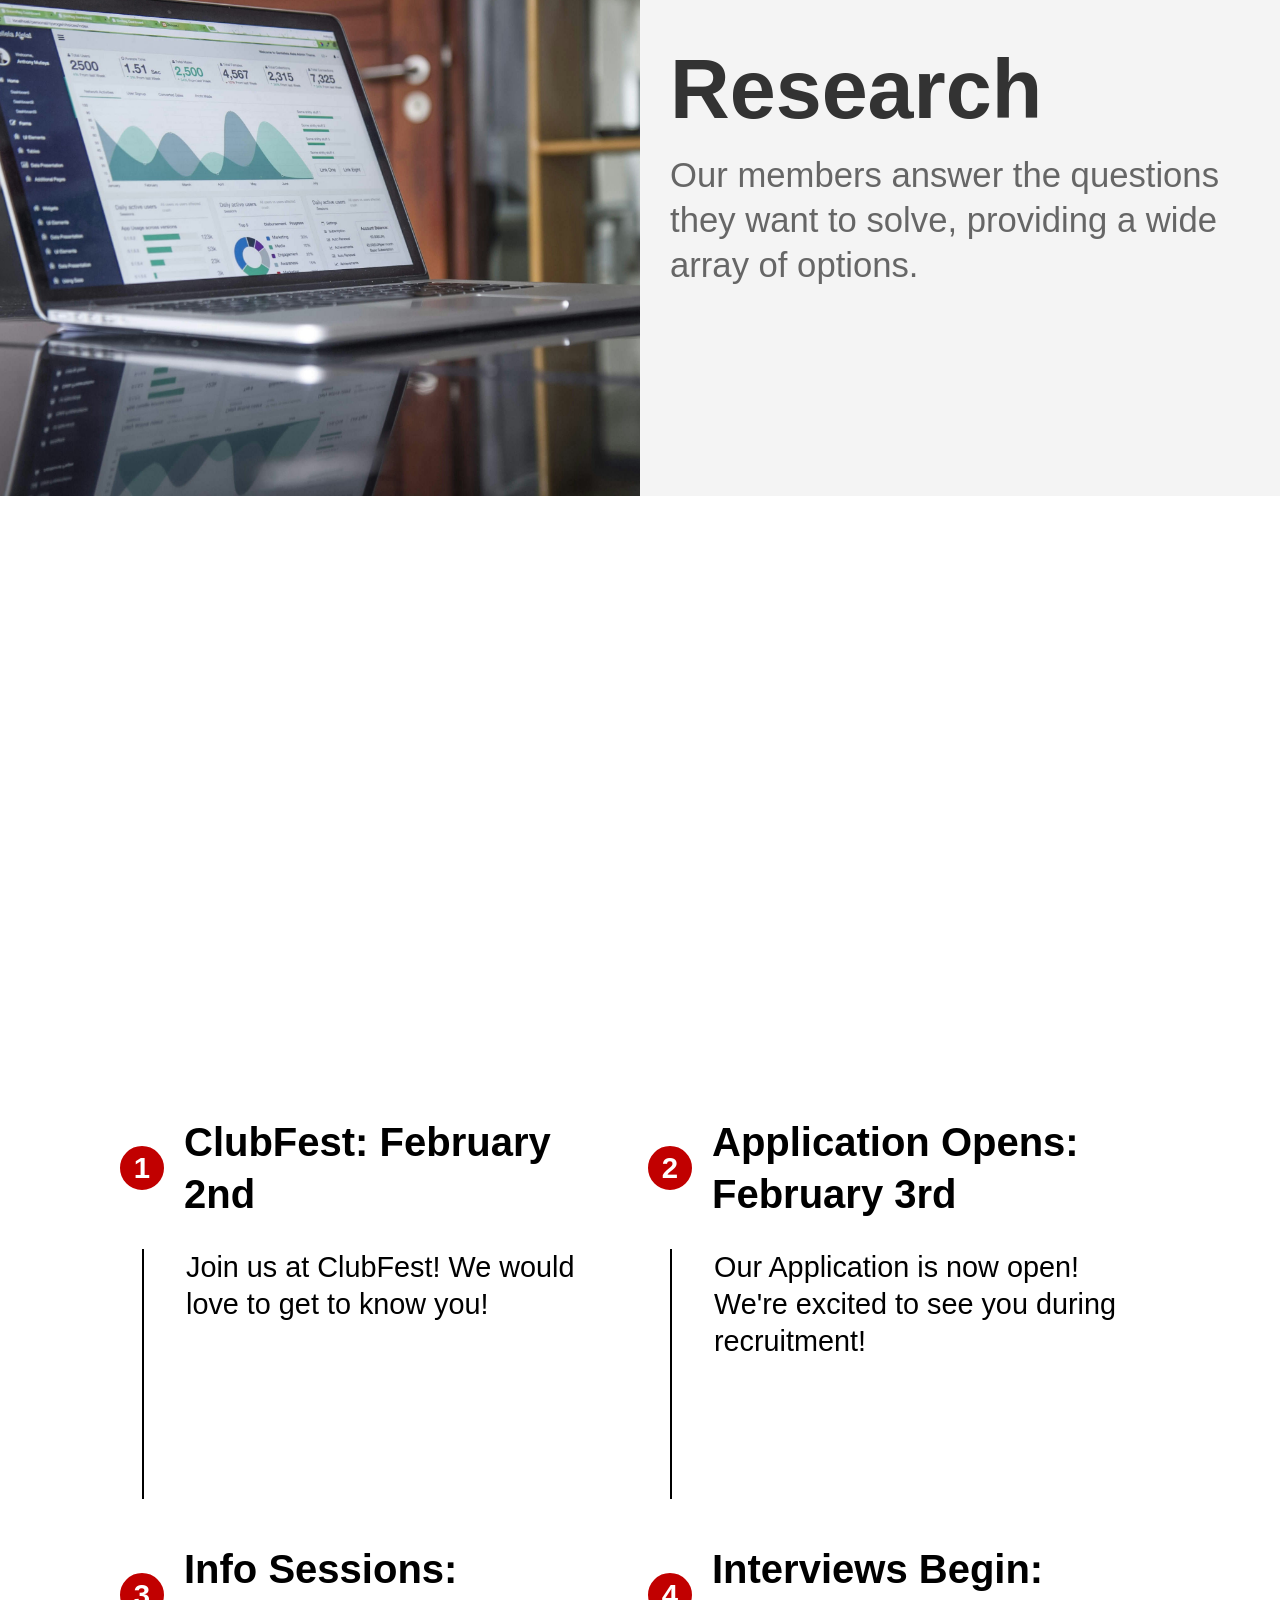
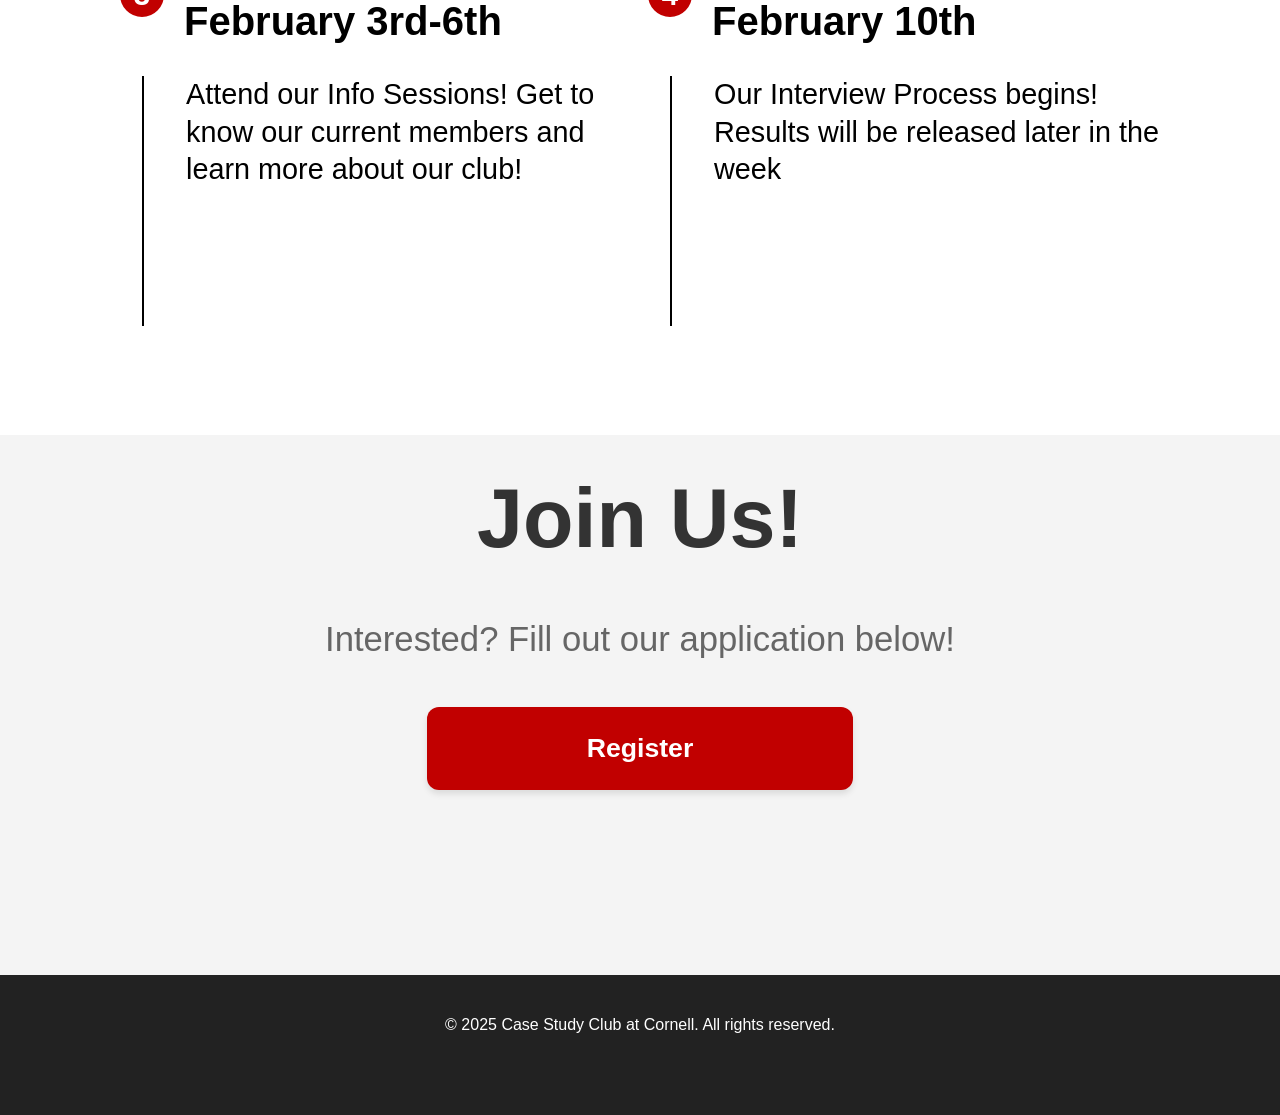
==== commit 97e89571: "Add social media links to header" ====
--- a/index.html
+++ b/index.html
@@ -27,8 +27,8 @@
         </nav>
         <div class="social-media">
             <!-- <a href="https://facebook.com" target="_blank">F</a> -->
-            <!-- <a href="https://instagram.com" target="_blank">Instagram</a>
-            <a href="https://linkedin.com" target="_blank">LinkedIn</a> -->
+            <a href="https://www.instagram.com/csgcornell/?utm_source=ig_embed&amp;utm_campaign=loading" target="_blank"><img src="./images/Instagram_Glyph_Gradient.png" width="30px" height="30px"></a>
+            <a href="https://www.linkedin.com/company/csgcornell/posts/?feedView=all" target="_blank"><img src="./images/LI-In-Bug.png" width="36px" height="30px"></a>
         </div>
     </header>
 
--- a/styles.css
+++ b/styles.css
@@ -51,7 +51,7 @@
 }
 
 nav ul li {
-    margin-right: 20px;
+    margin: 10px;
 }
 
 nav ul li a {
@@ -69,10 +69,11 @@
 .social-media {
     display: flex;
     align-items: center;
+    justify-content: space-between;
 }
 
 .social-media a {
-    margin-left: 15px;
+    margin: 10px;
     color: white;
     font-size: 22px;
     text-decoration: none;
